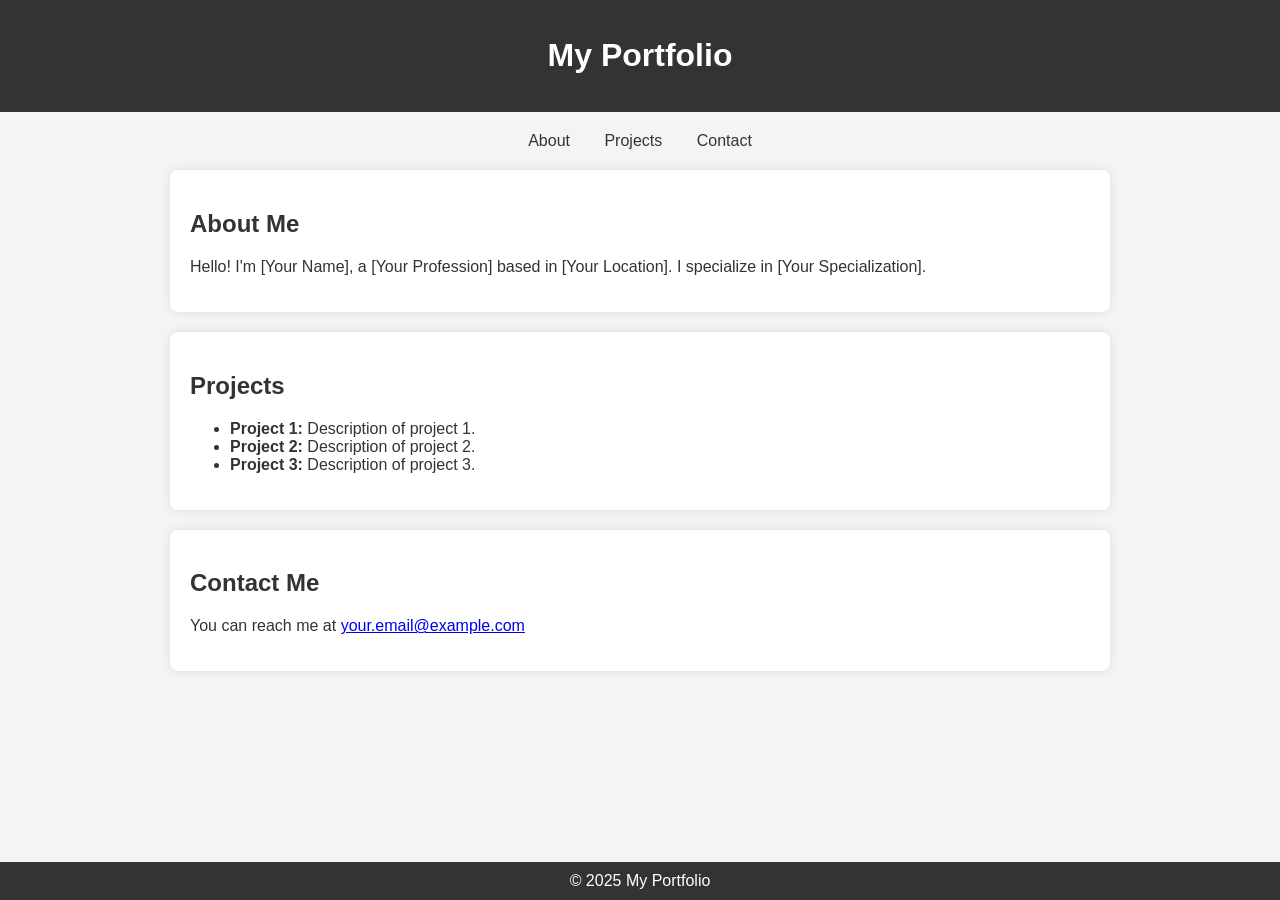
==== index.html @ 88a38b1b "Add files via upload" ====
<!DOCTYPE html>
<html lang="en">
<head>
    <meta charset="UTF-8">
    <meta name="viewport" content="width=device-width, initial-scale=1.0">
    <title>My Portfolio</title>
    <style>
        body {
            font-family: Arial, sans-serif;
            margin: 0;
            padding: 0;
            background-color: #f4f4f4;
            color: #333;
        }
        header {
            background-color: #333;
            color: white;
            padding: 1em 0;
            text-align: center;
        }
        nav {
            text-align: center;
            margin: 20px 0;
        }
        nav a {
            margin: 0 15px;
            text-decoration: none;
            color: #333;
        }
        section {
            max-width: 900px;
            margin: 20px auto;
            padding: 20px;
            background: white;
            border-radius: 8px;
            box-shadow: 0 0 10px rgba(0, 0, 0, 0.1);
        }
        footer {
            text-align: center;
            padding: 10px 0;
            background-color: #333;
            color: white;
            position: fixed;
            bottom: 0;
            width: 100%;
        }
    </style>
</head>
<body>

<header>
    <h1>My Portfolio</h1>
</header>

<nav>
    <a href="#about">About</a>
    <a href="#projects">Projects</a>
    <a href="#contact">Contact</a>
</nav>

<section id="about">
    <h2>About Me</h2>
    <p>Hello! I'm [Your Name], a [Your Profession] based in [Your Location]. I specialize in [Your Specialization].</p>
</section>

<section id="projects">
    <h2>Projects</h2>
    <ul>
        <li><strong>Project 1:</strong> Description of project 1.</li>
        <li><strong>Project 2:</strong> Description of project 2.</li>
        <li><strong>Project 3:</strong> Description of project 3.</li>
    </ul>
</section>

<section id="contact">
    <h2>Contact Me</h2>
    <p>You can reach me at <a href="mailto:your.email@example.com">your.email@example.com</a></p>
</section>

<footer>
    &copy; 2025 My Portfolio
</footer>

</body>
</html>
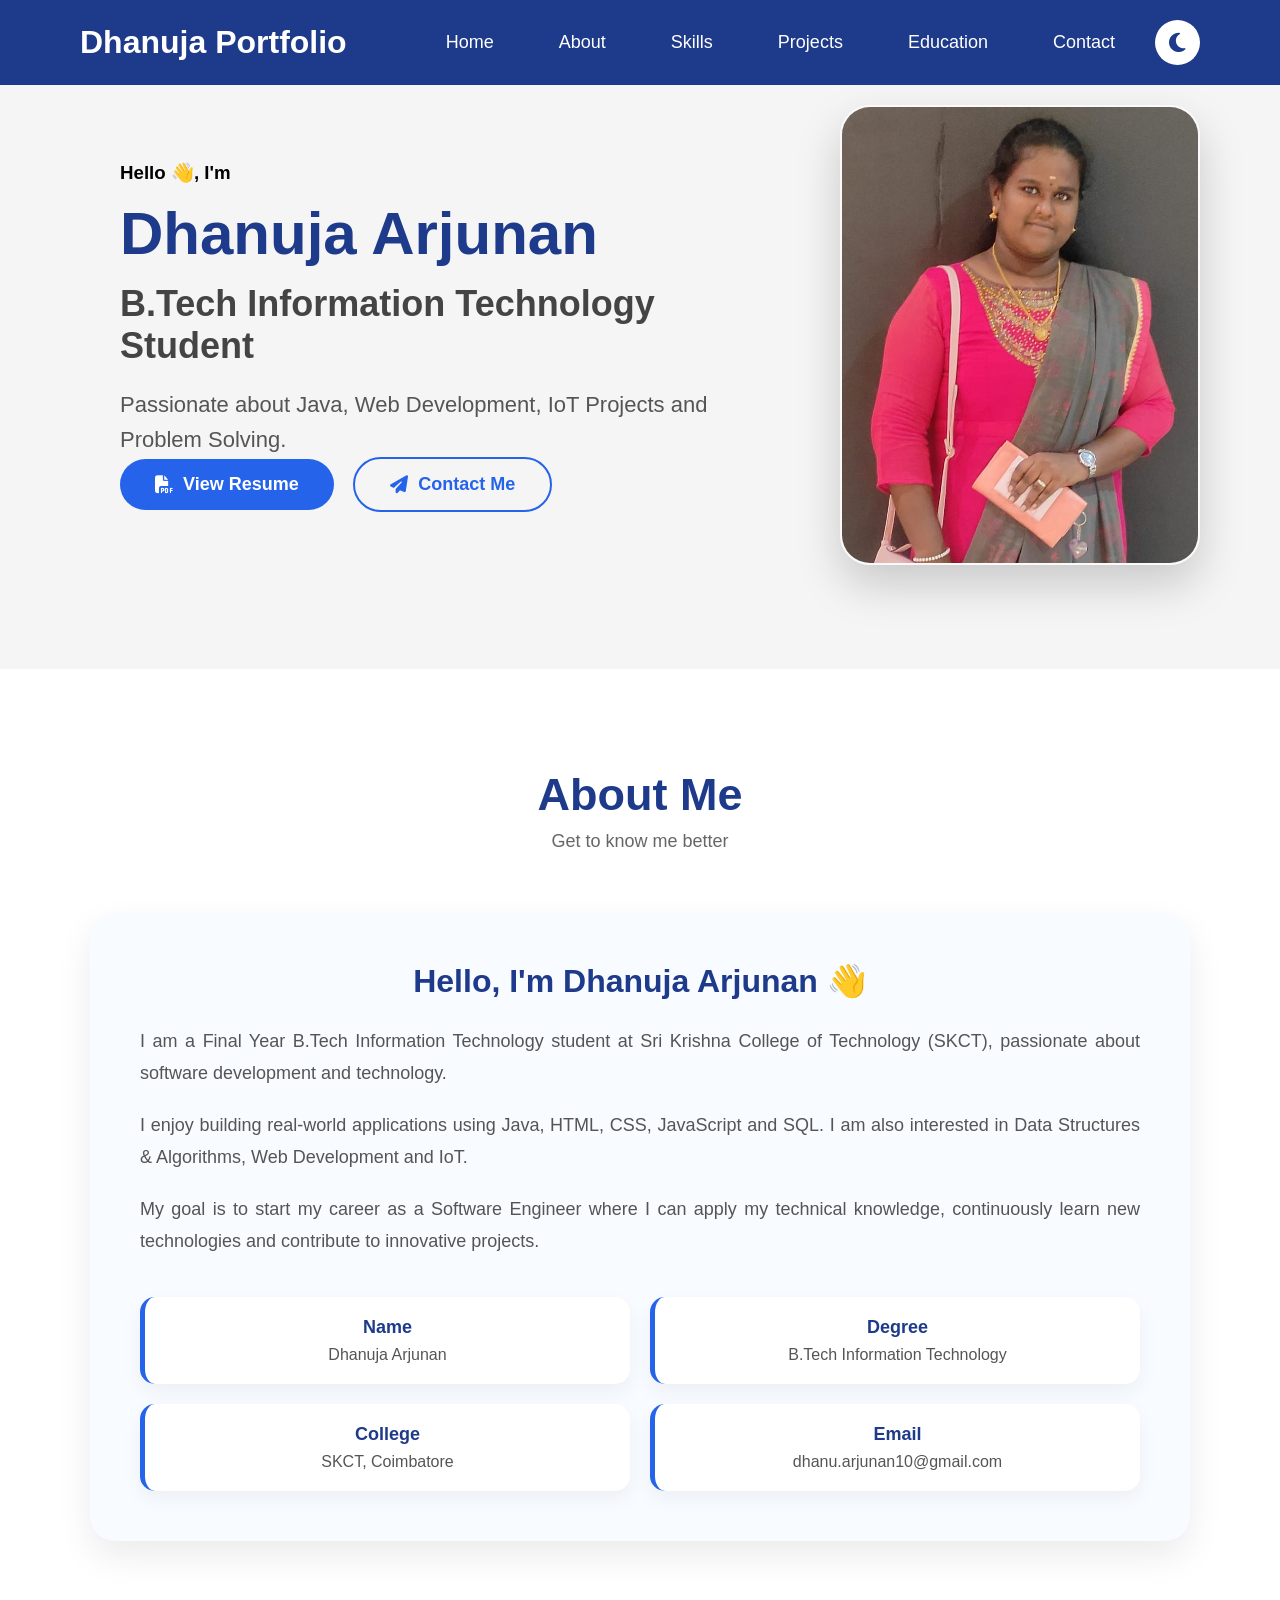
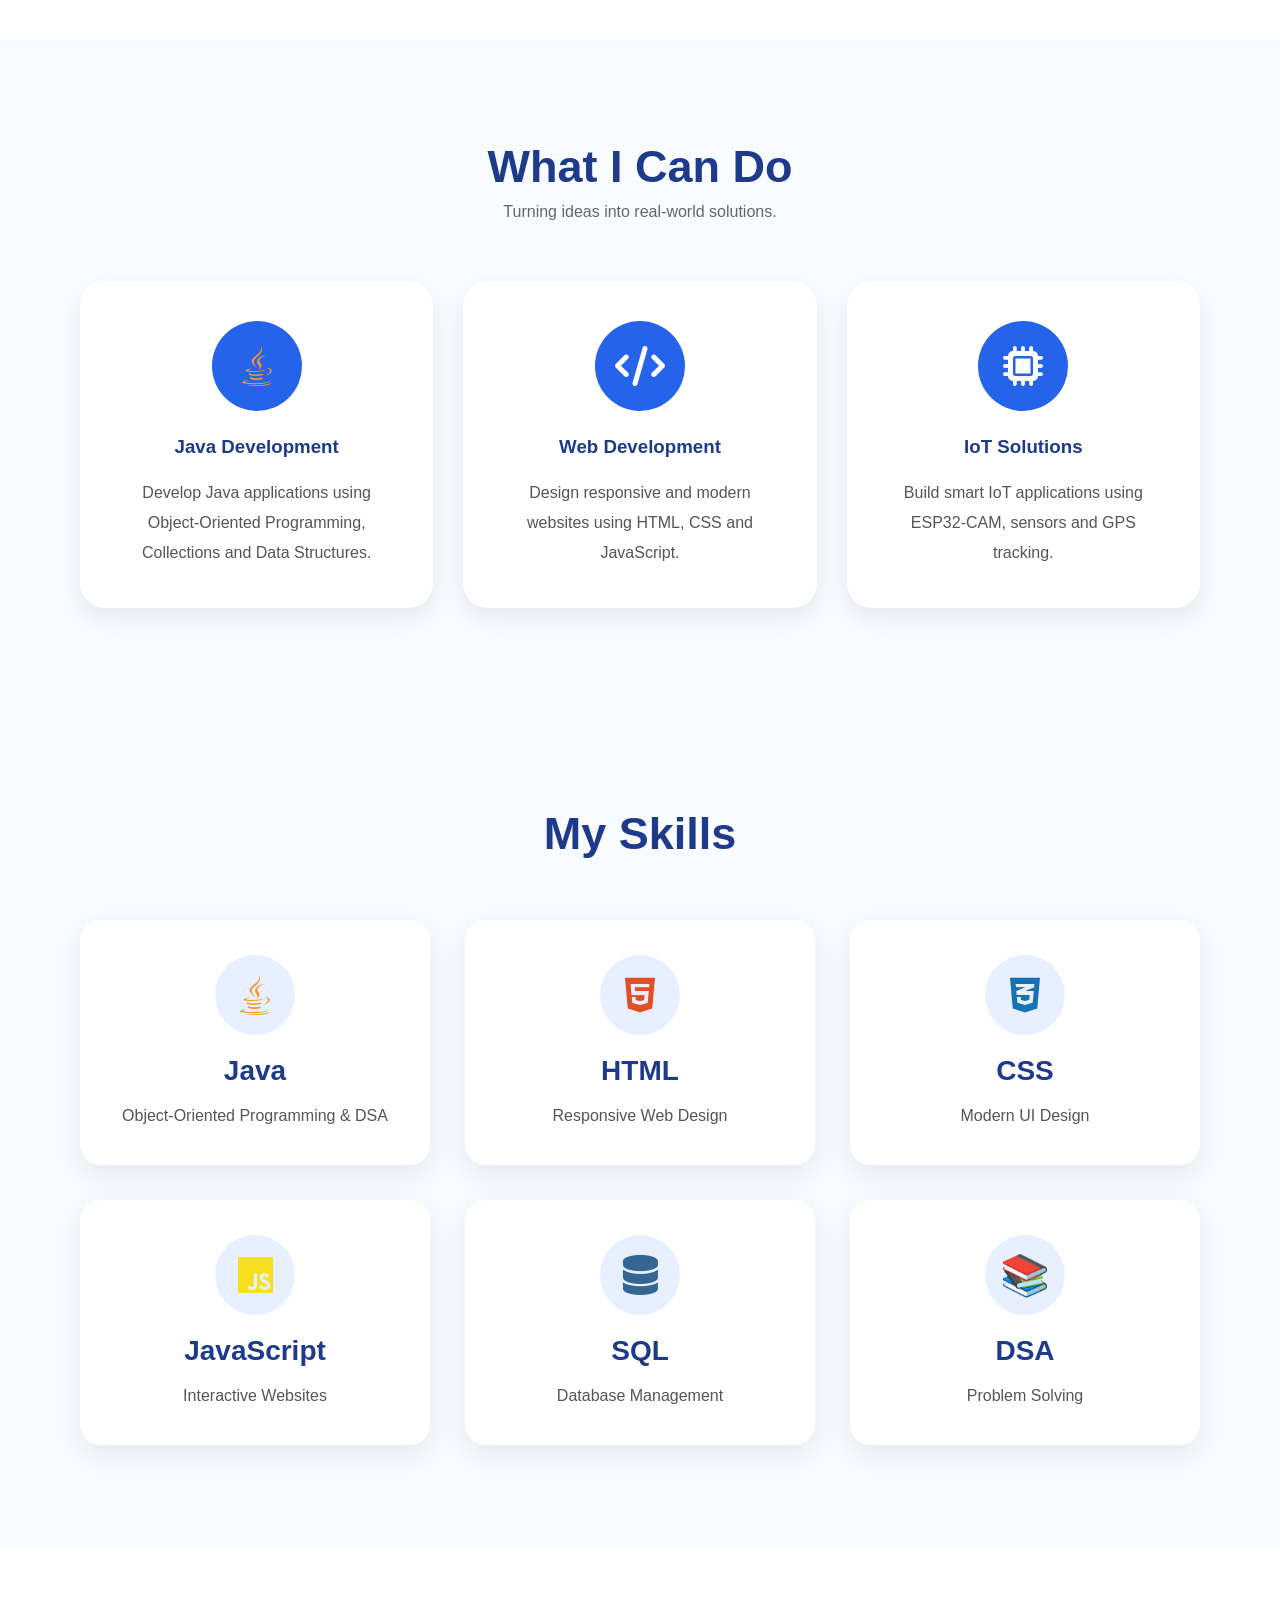
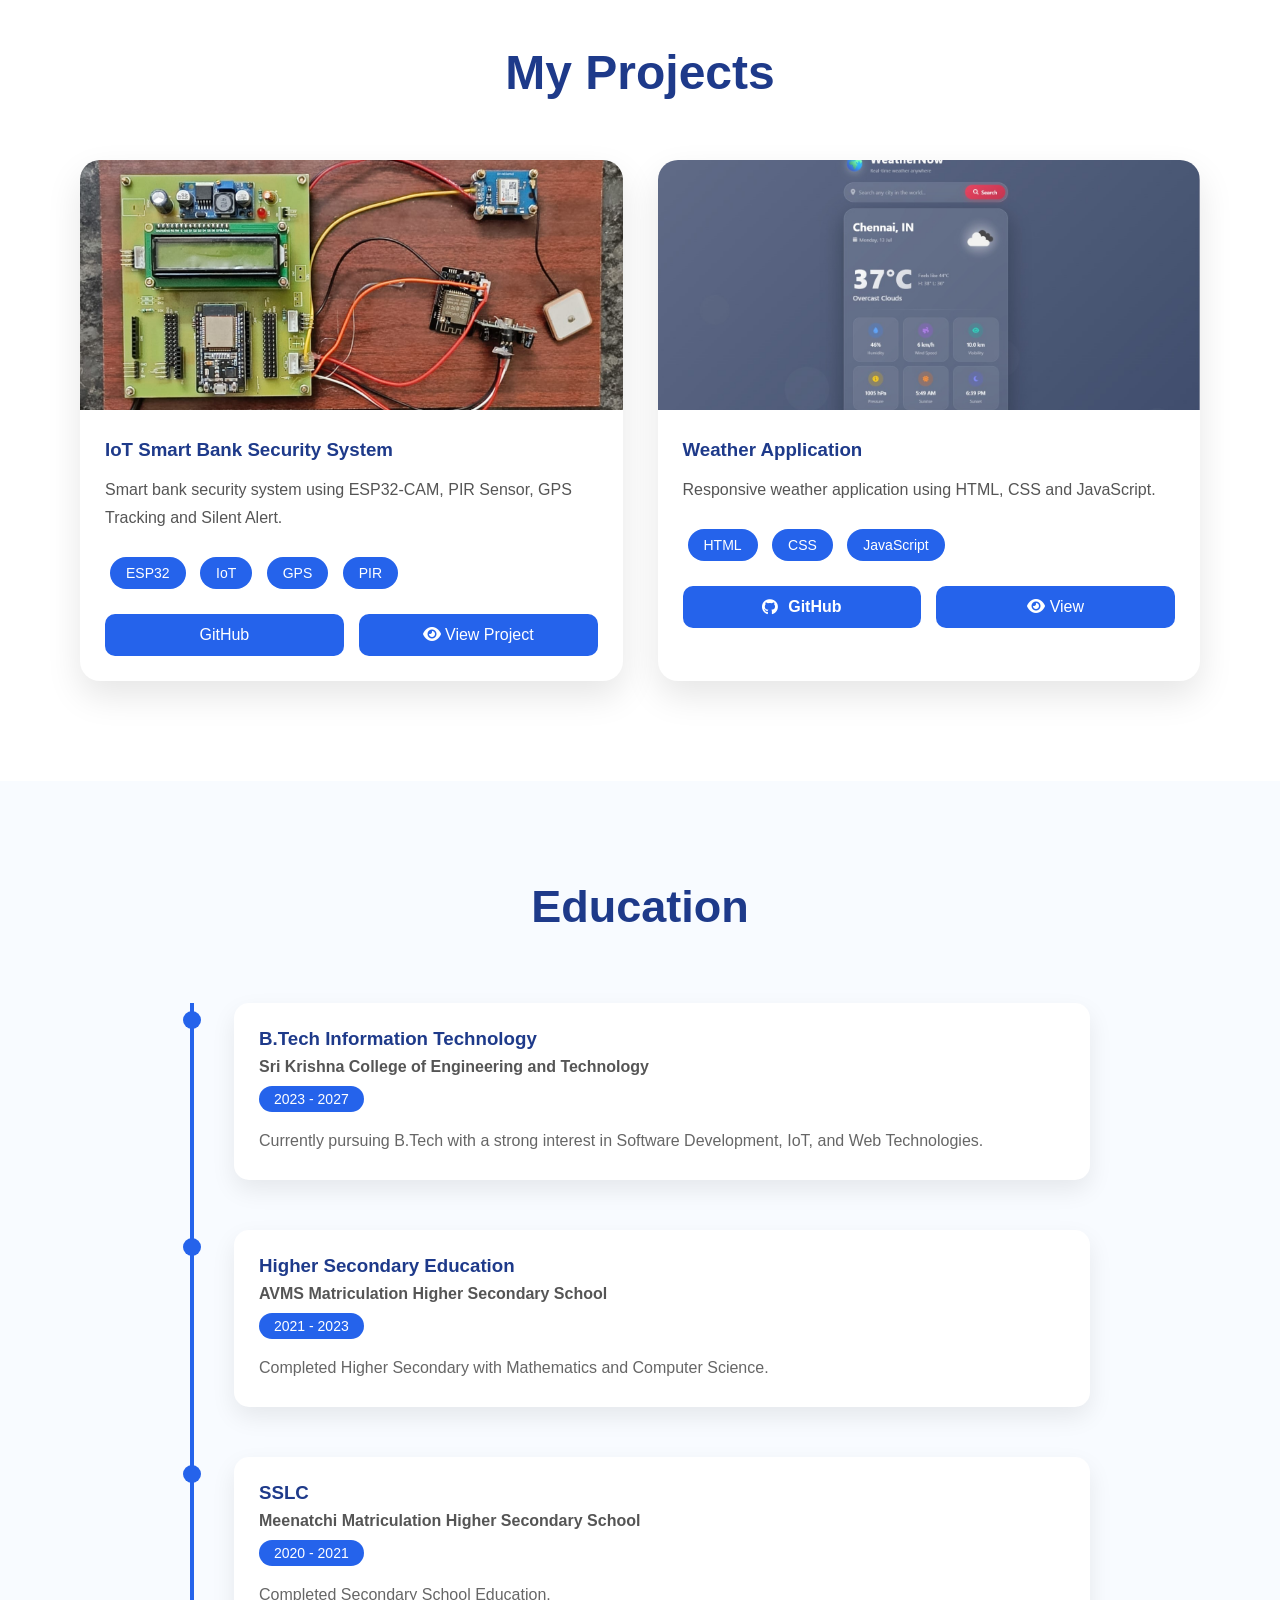
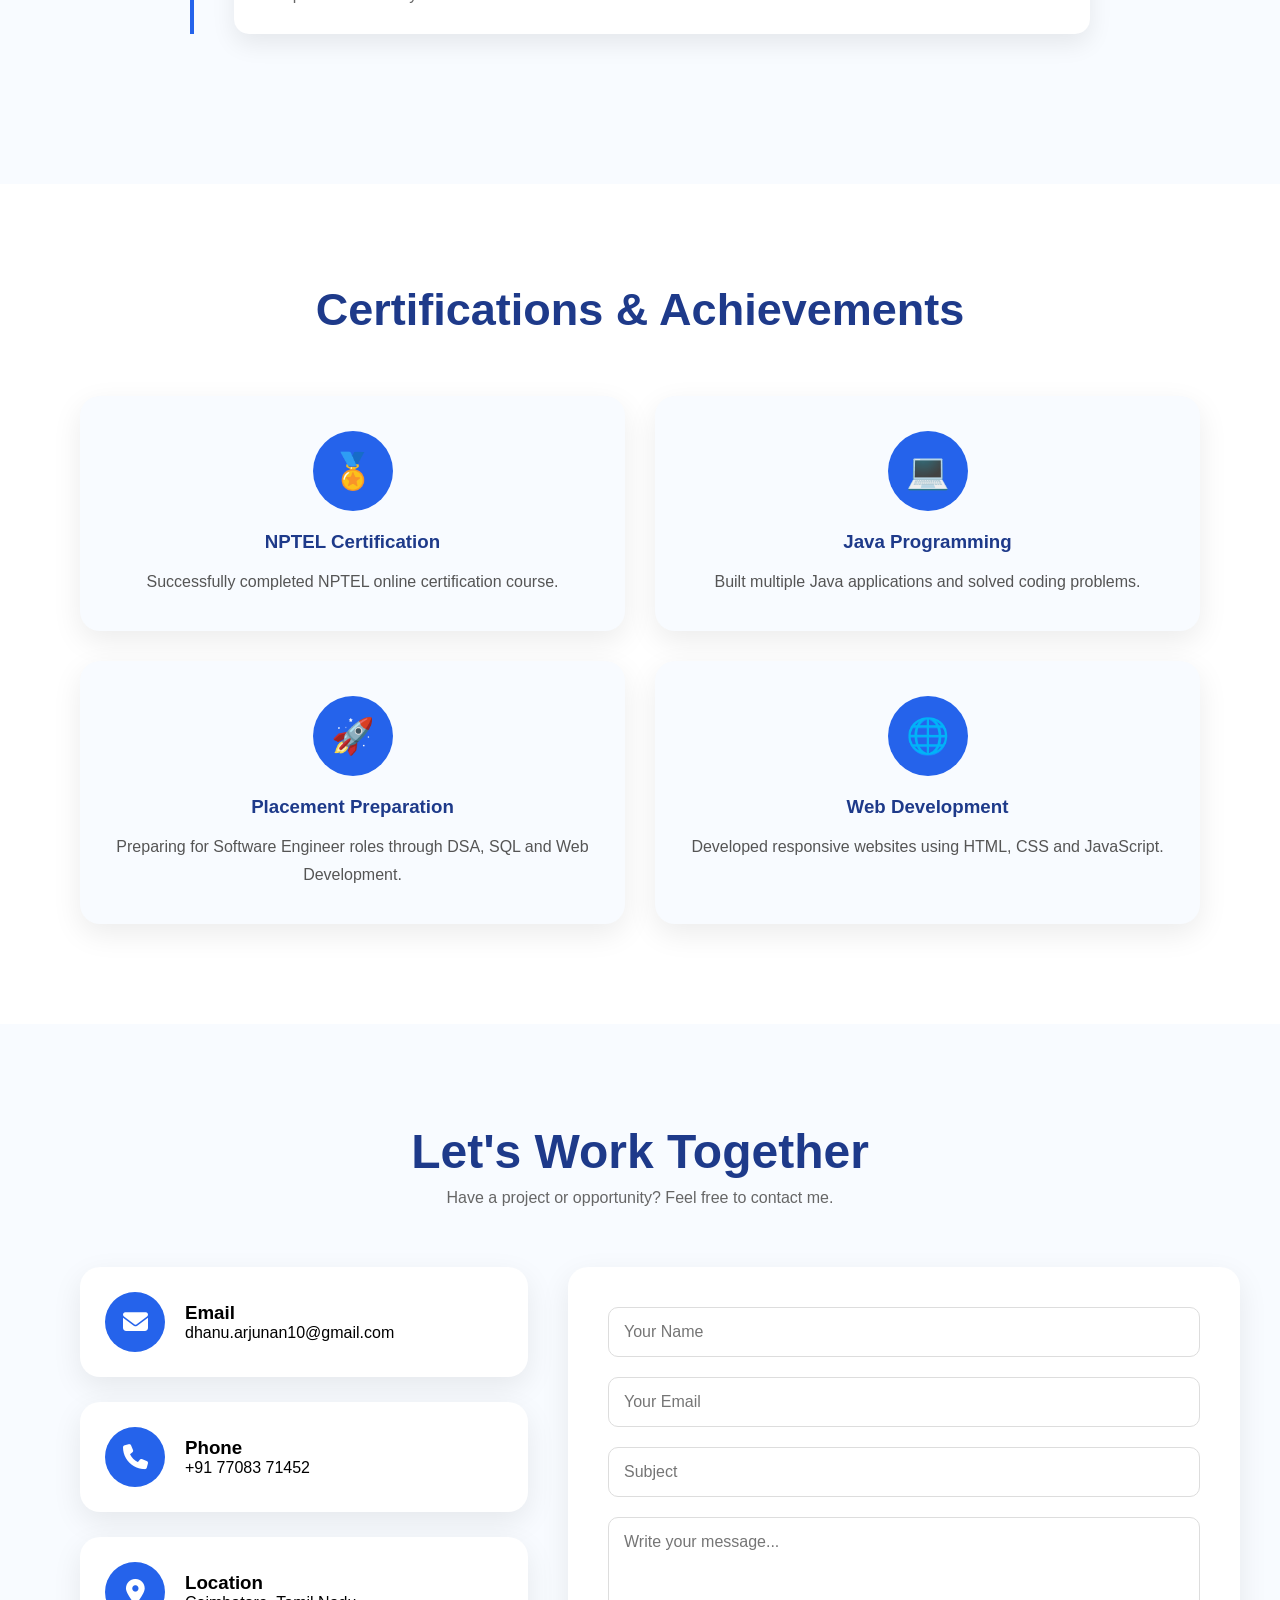
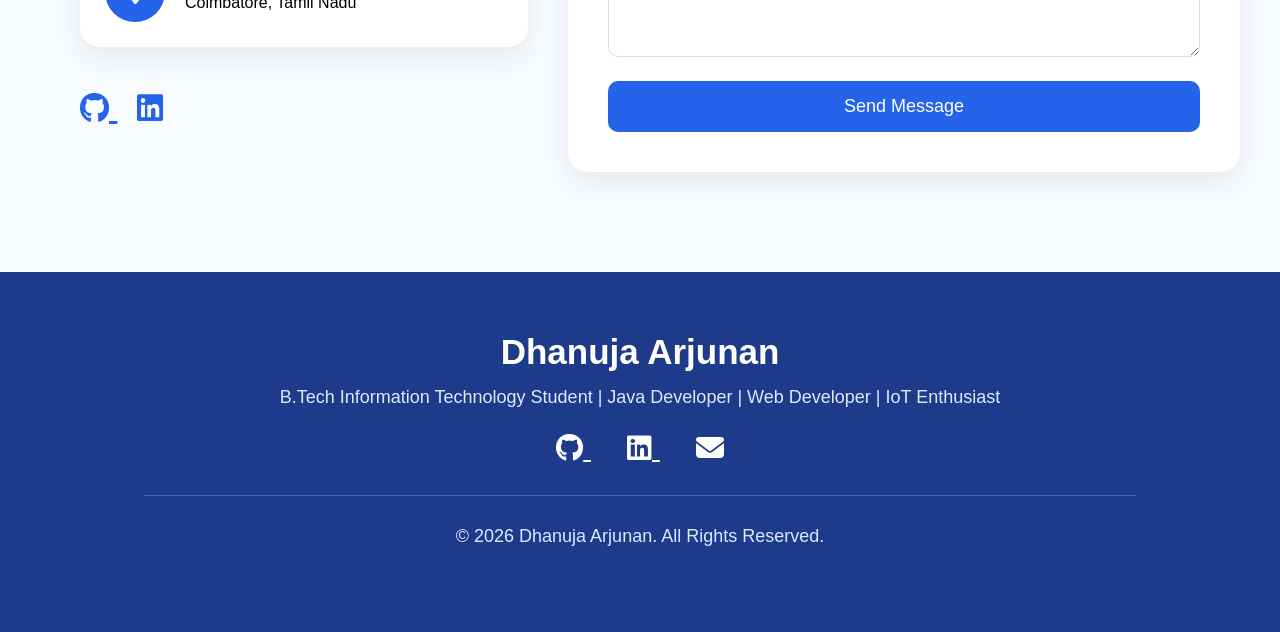
==== commit b3d16239: "Initial Portfolio" ====
--- a/index.html
+++ b/index.html
@@ -1,85 +1,632 @@
-<!DOCTYPE html>
-<html lang="en">
-<head>
-    <meta charset="UTF-8">
-    <meta name="viewport" content="width=device-width, initial-scale=1.0">
-    <title>My Portfolio</title>
-    <style>
-        body {
-            font-family: Arial, sans-serif;
-            margin: 0;
-            padding: 0;
-            background-color: #f4f4f4;
-            color: #333;
-        }
-        header {
-            background-color: #333;
-            color: white;
-            padding: 1em 0;
-            text-align: center;
-        }
-        nav {
-            text-align: center;
-            margin: 20px 0;
-        }
-        nav a {
-            margin: 0 15px;
-            text-decoration: none;
-            color: #333;
-        }
-        section {
-            max-width: 900px;
-            margin: 20px auto;
-            padding: 20px;
-            background: white;
-            border-radius: 8px;
-            box-shadow: 0 0 10px rgba(0, 0, 0, 0.1);
-        }
-        footer {
-            text-align: center;
-            padding: 10px 0;
-            background-color: #333;
-            color: white;
-            position: fixed;
-            bottom: 0;
-            width: 100%;
-        }
-    </style>
-</head>
-<body>
-
-<header>
-    <h1>My Portfolio</h1>
-</header>
-
-<nav>
-    <a href="#about">About</a>
-    <a href="#projects">Projects</a>
-    <a href="#contact">Contact</a>
-</nav>
-
-<section id="about">
-    <h2>About Me</h2>
-    <p>Hello! I'm [Your Name], a [Your Profession] based in [Your Location]. I specialize in [Your Specialization].</p>
-</section>
-
-<section id="projects">
-    <h2>Projects</h2>
-    <ul>
-        <li><strong>Project 1:</strong> Description of project 1.</li>
-        <li><strong>Project 2:</strong> Description of project 2.</li>
-        <li><strong>Project 3:</strong> Description of project 3.</li>
-    </ul>
-</section>
-
-<section id="contact">
-    <h2>Contact Me</h2>
-    <p>You can reach me at <a href="mailto:your.email@example.com">your.email@example.com</a></p>
-</section>
-
-<footer>
-    &copy; 2025 My Portfolio
-</footer>
-
-</body>
-</html>
+<!DOCTYPE html>
+<html lang="en">
+
+<head>
+
+    <meta charset="UTF-8">
+
+    <meta name="viewport" content="width=device-width, initial-scale=1.0">
+
+    <title>Dhanuja Portfolio</title>
+
+    <link rel="stylesheet" href="style.css">
+
+    <link rel="stylesheet"
+    href="https://cdnjs.cloudflare.com/ajax/libs/font-awesome/6.5.2/css/all.min.css">
+
+</head>
+
+<body>
+    <nav>
+
+    <div class="logo">
+        Dhanuja Portfolio
+    </div>
+
+    <ul class="nav-links">
+
+        <li><a href="#home">Home</a></li>
+
+        <li><a href="#about">About</a></li>
+
+        <li><a href="#skills">Skills</a></li>
+
+        <li><a href="#projects">Projects</a></li>
+
+        <li><a href="#education">Education</a></li>
+
+        <li><a href="#contact">Contact</a></li>
+
+    </ul>
+
+    <div class="theme-toggle">
+        <i class="fa-solid fa-moon" id="themeIcon"></i>
+    </div>
+
+    <div class="menu-btn">
+
+        <i class="fa-solid fa-bars"></i>
+
+    </div>
+
+</nav>
+
+     <section id="home" class="hero">
+
+    <div class="hero-text">
+
+        <h3>Hello 👋, I'm</h3>
+
+        <h1>Dhanuja Arjunan</h1>
+
+        <h2>B.Tech Information Technology Student</h2>
+
+        <p>
+            Passionate about Java, Web Development,
+            IoT Projects and Problem Solving.
+        </p>
+        <a href="resume/Dhanuja_Resume.pdf"
+                            target="_blank"
+                                    class="btn">
+
+                 <i class="fa-solid fa-file-pdf"></i>
+
+                View Resume
+
+        </a>
+
+        <a href="#contact" class="btn-contact">
+
+    <i class="fa-solid fa-paper-plane"></i>
+
+    Contact Me
+
+</a>
+
+    </div>
+
+    <div class="hero-image">
+        <img src="images/profile.jpeg" alt="Profile">
+    </div>
+
+</section>
+
+<section id="about" class="about">
+
+    <div class="about-heading">
+        <h2>About Me</h2>
+        <p>Get to know me better</p>
+    </div>
+
+    <div class="about-container">
+
+        <div class="about-content">
+
+            <h3>Hello, I'm Dhanuja Arjunan 👋</h3>
+
+            <p>
+                I am a Final Year B.Tech Information Technology student at
+                Sri Krishna College of Technology (SKCT),
+                passionate about software development and technology.
+            </p>
+
+            <p>
+                I enjoy building real-world applications using Java, HTML,
+                CSS, JavaScript and SQL. I am also interested in
+                Data Structures & Algorithms, Web Development and IoT.
+            </p>
+
+            <p>
+                My goal is to start my career as a Software Engineer where I
+                can apply my technical knowledge, continuously learn new
+                technologies and contribute to innovative projects.
+            </p>
+
+            <div class="about-details">
+
+                <div class="detail-box">
+                    <h4>Name</h4>
+                    <span>Dhanuja Arjunan</span>
+                </div>
+
+                <div class="detail-box">
+                    <h4>Degree</h4>
+                    <span>B.Tech Information Technology</span>
+                </div>
+
+                <div class="detail-box">
+                    <h4>College</h4>
+                    <span>SKCT, Coimbatore</span>
+                </div>
+
+                <div class="detail-box">
+                    <h4>Email</h4>
+                    <span>dhanu.arjunan10@gmail.com</span>
+                </div>
+
+            </div>
+
+        </div>
+
+    </div>
+
+</section>
+<section id="services" class="services">
+
+    <div class="service-title">
+
+        <h2>What I Can Do</h2>
+
+        <p>Turning ideas into real-world solutions.</p>
+
+    </div>
+
+    <div class="service-container">
+
+        <div class="service-card">
+
+            <div class="service-icon">
+                <i class="fa-brands fa-java"></i>
+            </div>
+
+            <h3>Java Development</h3>
+
+            <p>
+                Develop Java applications using Object-Oriented Programming,
+                Collections and Data Structures.
+            </p>
+
+        </div>
+
+        <div class="service-card">
+
+            <div class="service-icon">
+                <i class="fa-solid fa-code"></i>
+            </div>
+
+            <h3>Web Development</h3>
+
+            <p>
+                Design responsive and modern websites
+                using HTML, CSS and JavaScript.
+            </p>
+
+        </div>
+
+        <div class="service-card">
+
+            <div class="service-icon">
+                <i class="fa-solid fa-microchip"></i>
+            </div>
+
+            <h3>IoT Solutions</h3>
+
+            <p>
+                Build smart IoT applications using
+                ESP32-CAM, sensors and GPS tracking.
+            </p>
+
+        </div>
+
+    </div>
+
+</section>
+<section id="skills" class="skills">
+
+    <h2>My Skills</h2>
+
+    <div class="skills-container">
+
+        <div class="skill-card">
+            <div class="icon">
+                <i class="fa-brands fa-java"></i>
+            </div>
+            <h3>Java</h3>
+            <p>Object-Oriented Programming & DSA</p>
+        </div>
+
+        <div class="skill-card">
+            <div class="icon">
+                <i class="fa-brands fa-html5"></i>
+            </div>
+            <h3>HTML</h3>
+            <p>Responsive Web Design</p>
+        </div>
+
+        <div class="skill-card">
+            <div class="icon">
+                <i class="fa-brands fa-css3-alt"></i>
+            </div>
+            <h3>CSS</h3>
+            <p>Modern UI Design</p>
+        </div>
+
+        <div class="skill-card">
+            <div class="icon">
+                <i class="fa-brands fa-js"></i>
+            </div>
+            <h3>JavaScript</h3>
+            <p>Interactive Websites</p>
+        </div>
+
+        <div class="skill-card">
+            <div class="icon">
+                <i class="fa-solid fa-database"></i>
+            </div>
+            <h3>SQL</h3>
+            <p>Database Management</p>
+        </div>
+
+        <div class="skill-card">
+            <div class="icon">📚</div>
+            <h3>DSA</h3>
+            <p>Problem Solving</p>
+        </div>
+
+    </div>
+
+</section>
+<section id="projects" class="projects">
+
+    <h2>My Projects</h2>
+
+    <div class="project-container">
+
+        <!-- Project 1 -->
+
+        <div class="project-card">
+
+            <img src="project-images/bank.jpeg" alt="Bank Project">
+
+            <div class="project-content">
+
+                <h3>IoT Smart Bank Security System</h3>
+
+                <p>
+                    Smart bank security system using ESP32-CAM,
+                    PIR Sensor, GPS Tracking and Silent Alert.
+                </p>
+
+                <div class="tech">
+
+                    <span>ESP32</span>
+
+                    <span>IoT</span>
+
+                    <span>GPS</span>
+
+                    <span>PIR</span>
+
+                </div>
+
+                <div class="project-buttons">
+
+                    <a href="#">GitHub</a>
+
+                    <a href="bank-project.html" class="view-btn">
+
+    <i class="fa-solid fa-eye"></i>
+
+    View Project
+
+</a>
+
+                </div>
+
+            </div>
+
+        </div>
+
+        <!-- Project 2 -->
+
+        <div class="project-card">
+
+            <img src="project-images/weather.jpeg" alt="Weather">
+
+            <div class="project-content">
+
+                <h3>Weather Application</h3>
+
+                <p>
+                    Responsive weather application using
+                    HTML, CSS and JavaScript.
+                </p>
+
+                <div class="tech">
+
+                    <span>HTML</span>
+
+                    <span>CSS</span>
+
+                    <span>JavaScript</span>
+
+                </div>
+
+                <div class="project-buttons">
+
+                    
+                    <a href="https://github.com/dhanuja1003/weather-app "
+   target="_blank"
+   class="github-btn">
+
+    <i class="fa-brands fa-github"></i>
+
+    GitHub
+
+</a>
+
+                    <a href="weather-app/index.html"
+   class="view-btn">
+
+    <i class="fa-solid fa-eye"></i>
+
+    View
+
+</a>
+
+                </div>
+
+            </div>
+
+        </div>
+
+    </div>
+
+</section>
+<section id="education" class="education">
+
+    <h2>Education</h2>
+
+    <div class="timeline">
+
+        <div class="timeline-item">
+
+            <div class="circle"></div>
+
+            <div class="content">
+
+                <h3>B.Tech Information Technology</h3>
+
+                <h4>Sri Krishna College of Engineering and Technology</h4>
+
+                <span>2023 - 2027</span>
+
+                <p>Currently pursuing B.Tech with a strong interest in Software Development, IoT, and Web Technologies.</p>
+
+            </div>
+
+        </div>
+
+        <div class="timeline-item">
+
+            <div class="circle"></div>
+
+            <div class="content">
+
+                <h3>Higher Secondary Education</h3>
+
+                <h4>AVMS Matriculation Higher Secondary School</h4>
+
+                <span>2021 - 2023</span>
+
+                <p>Completed Higher Secondary with Mathematics and Computer Science.</p>
+
+            </div>
+
+        </div>
+
+        <div class="timeline-item">
+
+            <div class="circle"></div>
+
+            <div class="content">
+
+                <h3>SSLC</h3>
+
+                <h4>Meenatchi Matriculation Higher Secondary School</h4>
+
+                <span>2020 - 2021</span>
+
+                <p>Completed Secondary School Education.</p>
+
+            </div>
+
+        </div>
+
+    </div>
+
+</section>
+<section class="certifications">
+
+    <h2>Certifications & Achievements</h2>
+
+    <div class="certificate-container">
+
+        <div class="certificate-card">
+
+            <div class="certificate-icon">🏅</div>
+
+            <h3>NPTEL Certification</h3>
+
+            <p>
+                Successfully completed NPTEL online certification course.
+            </p>
+
+        </div>
+
+        <div class="certificate-card">
+
+            <div class="certificate-icon">💻</div>
+
+            <h3>Java Programming</h3>
+
+            <p>
+                Built multiple Java applications and solved coding problems.
+            </p>
+
+        </div>
+
+        <div class="certificate-card">
+
+            <div class="certificate-icon">🚀</div>
+
+            <h3>Placement Preparation</h3>
+
+            <p>
+                Preparing for Software Engineer roles through DSA, SQL and Web Development.
+            </p>
+
+        </div>
+
+        <div class="certificate-card">
+
+            <div class="certificate-icon">🌐</div>
+
+            <h3>Web Development</h3>
+
+            <p>
+                Developed responsive websites using HTML, CSS and JavaScript.
+            </p>
+
+        </div>
+
+    </div>
+
+</section>
+<section id="contact" class="contact">
+
+    <div class="contact-title">
+
+        <h2>Let's Work Together</h2>
+
+        <p>
+            Have a project or opportunity? Feel free to contact me.
+        </p>
+
+    </div>
+
+    <div class="contact-container">
+
+        <!-- Left Side -->
+
+        <div class="contact-info">
+
+            <div class="info-card">
+
+                <i class="fa-solid fa-envelope"></i>
+
+                <div>
+
+                    <h3>Email</h3>
+
+                    <p>dhanu.arjunan10@gmail.com</p>
+
+                </div>
+
+            </div>
+
+            <div class="info-card">
+
+                <i class="fa-solid fa-phone"></i>
+
+                <div>
+
+                    <h3>Phone</h3>
+
+                    <p>+91 77083 71452</p>
+
+                </div>
+
+            </div>
+
+            <div class="info-card">
+
+                <i class="fa-solid fa-location-dot"></i>
+
+                <div>
+
+                    <h3>Location</h3>
+
+                    <p>Coimbatore, Tamil Nadu</p>
+
+                </div>
+
+            </div>
+
+            <div class="social-icons">
+
+                <a href="https://github.com/dhanuja1003">
+                    <i class="fa-brands fa-github"></i>
+                </a>
+
+                <a href="https://www.linkedin.com/in/dhanuja-arjunan-2297b8290">
+                    <i class="fa-brands fa-linkedin"></i>
+                </a>
+
+            </div>
+
+        </div>
+
+        <!-- Right Side -->
+
+        <form class="contact-form">
+
+            <input type="text" placeholder="Your Name">
+
+            <input type="email" placeholder="Your Email">
+
+            <input type="text" placeholder="Subject">
+
+            <textarea rows="6" placeholder="Write your message..."></textarea>
+
+            <button>Send Message</button>
+
+        </form>
+
+    </div>
+
+</section>
+<footer>
+
+    <div class="footer-content">
+
+        <h2>Dhanuja Arjunan</h2>
+
+        <p>
+            B.Tech Information Technology Student |
+            Java Developer | Web Developer | IoT Enthusiast
+        </p>
+
+        <div class="footer-icons">
+
+            <a href="https://github.com/dhanuja1003" target="_blank">
+                <i class="fa-brands fa-github"></i>
+            </a>
+
+            <a href="https://www.linkedin.com/in/dhanuja-arjunan-2297b8290" target="_blank">
+                <i class="fa-brands fa-linkedin"></i>
+            </a>
+
+            <a href="mailto:dhanu.arjunan10@gmail.com">
+                <i class="fa-solid fa-envelope"></i>
+            </a>
+
+        </div>
+
+        <hr>
+
+        <p class="copyright">
+
+            © 2026 Dhanuja Arjunan. All Rights Reserved.
+
+        </p>
+
+    </div>
+
+</footer>
+
+    <script src="script.js"></script>
+
+</body>
+
+</html>
--- a/style.css
+++ b/style.css
@@ -0,0 +1,1847 @@
+*{
+    margin:0;
+    padding:0;
+    box-sizing:border-box;
+    font-family:Arial, sans-serif;
+}
+
+body{
+    background:#f5f5f5;
+}
+body{
+
+    padding-top:5px;
+
+}
+
+
+.theme-toggle{
+
+    cursor:pointer;
+
+    font-size:24px;
+
+    color:white;
+
+    transition:.3s;
+
+}
+
+.theme-toggle:hover{
+
+    transform:rotate(20deg);
+
+}
+nav{
+
+    position:fixed;
+
+    top:0;
+
+    left:0;
+
+    width:100%;
+
+    display:flex;
+
+    justify-content:space-between;
+
+    align-items:center;
+
+    padding:20px 80px;
+
+    background:#1e3a8a;
+
+    color:white;
+
+    z-index:1000;
+
+}
+nav ul{
+
+    display:flex;
+
+    list-style:none;
+
+    gap:35px;
+
+    margin-left:auto;
+
+    margin-right:40px;
+
+}
+.theme-toggle{
+
+    width:45px;
+
+    height:45px;
+
+    display:flex;
+
+    justify-content:center;
+
+    align-items:center;
+
+    border-radius:50%;
+
+    background:white;
+
+    color:#1e3a8a;
+
+    cursor:pointer;
+
+    font-size:22px;
+
+    transition:.3s;
+
+}
+
+.theme-toggle:hover{
+
+    transform:scale(1.1);
+
+}
+/*========== DARK MODE ==========*/
+
+body.dark{
+    background:#0f172a;
+    color:#fff;
+}
+
+/* Navigation */
+
+body.dark nav{
+    background:#020617;
+}
+
+/* All Sections */
+
+body.dark section,
+body.dark footer{
+    background:#0f172a !important;
+}
+
+/* Cards */
+
+body.dark .about-content,
+body.dark .detail-box,
+body.dark .service-card,
+body.dark .skill-card,
+body.dark .project-card,
+body.dark .content,
+body.dark .certificate-card,
+body.dark .info-card,
+body.dark .contact-form{
+
+    background:#1e293b !important;
+
+    color:white;
+}
+
+/* Text */
+
+body.dark h1,
+body.dark h2,
+body.dark h3,
+body.dark h4{
+
+    color:#60a5fa !important;
+
+}
+
+body.dark p,
+body.dark span,
+body.dark li,
+body.dark a{
+
+    color:#e5e7eb;
+
+}
+
+/* Inputs */
+
+body.dark input,
+body.dark textarea{
+
+    background:#334155;
+
+    color:white;
+
+    border:1px solid #475569;
+
+}
+
+body.dark input::placeholder,
+body.dark textarea::placeholder{
+
+    color:#cbd5e1;
+
+}
+body.dark .icon{
+
+    background:white;
+
+}
+
+body.dark .icon i{
+
+    color:#2563eb;
+
+}
+
+.logo{
+    font-size:28px;
+    font-weight:bold;
+}
+
+
+nav ul{
+    list-style:none;
+    display:flex;
+}
+
+
+nav ul li{
+    margin-left:30px;
+}
+
+nav ul li a{
+    color:white;
+    text-decoration:none;
+    font-size:18px;
+}
+
+nav ul li a:hover{
+    color:yellow;
+}
+nav ul li a{
+
+    color:white;
+
+    text-decoration:none;
+
+    font-size:18px;
+
+    font-weight:500;
+
+    position:relative;
+
+    transition:.3s;
+
+}
+
+nav ul li a::after{
+
+    content:"";
+
+    position:absolute;
+
+    left:0;
+
+    bottom:-6px;
+
+    width:0;
+
+    height:3px;
+
+    background:white;
+
+    border-radius:10px;
+
+    transition:.3s;
+
+}
+
+nav ul li a:hover::after{
+
+    width:100%;
+
+}
+/*=========== ACTIVE NAV LINK ===========*/
+
+.nav-links li a{
+
+    position:relative;
+
+    transition:.3s;
+
+}
+
+.nav-links li a.active{
+
+    color:#60a5fa;
+
+}
+
+.nav-links li a.active::after{
+
+    content:"";
+
+    position:absolute;
+
+    left:0;
+
+    bottom:-6px;
+
+    width:100%;
+
+    height:3px;
+
+    background:#60a5fa;
+
+    border-radius:10px;
+
+}
+
+.about{
+    padding:70px 80px;
+    background:white;
+    text-align:center;
+}
+
+.about h2{
+    font-size:40px;
+    color:#1e3a8a;
+    margin-bottom:30px;
+}
+
+.about-card{
+
+    max-width:900px;
+
+    margin:auto;
+
+    background:#f8f9fa;
+
+    padding:40px;
+
+    border-radius:15px;
+
+    box-shadow:0 5px 15px rgba(0,0,0,0.1);
+
+}
+
+.about-card p{
+
+    font-size:20px;
+
+    line-height:35px;
+
+    color:#444;
+
+    margin-bottom:20px;
+
+}
+.hero-image img{
+
+    width:360px;
+    height:460px;
+
+    object-fit:cover;
+    object-position:center top;
+
+    border-radius:30px;
+
+    border:2px solid rgba(255, 255, 255, 0.5);
+
+    box-shadow:
+    0 20px 45px rgba(0,0,0,.18);
+
+    transition:.4s;
+}
+
+.hero-image img:hover{
+
+    transform:scale(1.03);
+
+    box-shadow:
+    0 30px 60px rgba(37,99,235,.30);
+
+}
+.hero{
+
+    display:flex;
+
+    justify-content:space-between;
+
+    align-items:center;
+
+    padding:100px 80px;
+
+}
+.hero-text{
+    width:55%;
+    margin-left:40px;
+}
+.hero-text button{
+
+    margin-top:35px;
+    margin-right:15px;
+
+    padding:14px 30px;
+
+    font-size:18px;
+
+    border:none;
+
+    border-radius:10px;
+
+    background:#2563eb;
+
+    color:white;
+
+    cursor:pointer;
+
+    transition:0.3s;
+}
+
+.hero-text button:hover{
+
+    background:#1d4ed8;
+
+    transform:translateY(-3px);
+
+}
+.hero-text h1{
+    font-size:60px;
+    color:#1e3a8a;
+    margin:15px 0;
+}
+.hero-text h2{
+    font-size:36px;
+    color:#444;
+    margin-bottom:20px;
+}
+.hero-text p{
+    font-size:22px;
+    line-height:35px;
+    color:#555;
+}
+.about{
+
+    padding:100px 80px;
+
+    background:#ffffff;
+
+}
+
+.about-heading{
+
+    text-align:center;
+
+    margin-bottom:60px;
+
+}
+
+.about-heading h2{
+
+    font-size:45px;
+
+    color:#1e3a8a;
+
+    margin-bottom:10px;
+
+}
+
+.about-heading p{
+
+    color:#666;
+
+    font-size:18px;
+
+}
+
+.about-container{
+
+    max-width:1100px;
+
+    margin:auto;
+
+}
+
+.about-content{
+
+    background:#f8fbff;
+
+    padding:50px;
+
+    border-radius:25px;
+
+    box-shadow:0 15px 35px rgba(0,0,0,0.08);
+
+}
+
+.about-content h3{
+
+    font-size:32px;
+
+    color:#1e3a8a;
+
+    margin-bottom:25px;
+
+}
+
+.about-content p{
+
+    font-size:18px;
+
+    color:#555;
+
+    line-height:32px;
+
+    margin-bottom:20px;
+
+    text-align:justify;
+
+}
+
+.about-details{
+
+    margin-top:40px;
+
+    display:grid;
+
+    grid-template-columns:repeat(2,1fr);
+
+    gap:20px;
+
+}
+
+.detail-box{
+
+    background:white;
+
+    padding:20px;
+
+    border-radius:15px;
+
+    border-left:5px solid #2563eb;
+
+    box-shadow:0 8px 20px rgba(0,0,0,0.05);
+
+    transition:.3s;
+
+}
+
+.detail-box:hover{
+
+    transform:translateY(-6px);
+
+    box-shadow:0 12px 25px rgba(37,99,235,0.20);
+
+}
+
+.detail-box h4{
+
+    color:#1e3a8a;
+
+    margin-bottom:8px;
+
+    font-size:18px;
+
+}
+
+.detail-box span{
+
+    color:#555;
+
+    font-size:16px;
+
+}
+/*================== SERVICES ==================*/
+
+.services{
+
+    padding:100px 80px;
+
+    background:#f8fbff;
+
+}
+
+.service-title{
+
+    text-align:center;
+
+    margin-bottom:60px;
+
+}
+
+.service-title h2{
+
+    font-size:45px;
+
+    color:#1e3a8a;
+
+}
+
+.service-title p{
+
+    color:#666;
+
+    margin-top:10px;
+
+}
+
+.service-container{
+
+    display:grid;
+
+    grid-template-columns:repeat(3,1fr);
+
+    gap:30px;
+
+}
+
+.service-card{
+
+    background:white;
+
+    padding:40px;
+
+    border-radius:25px;
+
+    text-align:center;
+
+    box-shadow:0 10px 25px rgba(0,0,0,.08);
+
+    transition:.4s;
+
+    position:relative;
+
+    overflow:hidden;
+
+}
+
+.service-card::before{
+
+    content:"";
+
+    position:absolute;
+
+    top:0;
+
+    left:-100%;
+
+    width:100%;
+
+    height:5px;
+
+    background:#2563eb;
+
+    transition:.4s;
+
+}
+
+.service-card:hover::before{
+
+    left:0;
+
+}
+
+.service-card:hover{
+
+    transform:translateY(-10px);
+
+    box-shadow:0 20px 40px rgba(37,99,235,.20);
+
+}
+.service-icon{
+
+    width:90px;
+
+    height:90px;
+
+    margin:auto;
+
+    border-radius:50%;
+
+    background:#2563eb;
+
+    color:white;
+
+    display:flex;
+
+    justify-content:center;
+
+    align-items:center;
+
+    font-size:40px;
+
+    margin-bottom:25px;
+
+    transition:.4s;
+
+}
+
+.service-card:hover .service-icon{
+
+    transform:rotate(360deg);
+
+    background:#1d4ed8;
+
+}
+
+.service-card h3{
+
+    color:#1e3a8a;
+
+    margin-bottom:20px;
+
+}
+
+.service-card p{
+
+    color:#555;
+
+    line-height:30px;
+
+}
+.skills{
+
+    padding:100px 80px;
+
+    background:#f8fbff;
+
+}
+
+.skills h2{
+
+    text-align:center;
+
+    font-size:45px;
+
+    color:#1e3a8a;
+
+    margin-bottom:60px;
+
+}
+
+.skills-container{
+
+    display:grid;
+
+    grid-template-columns:repeat(3,1fr);
+
+    gap:35px;
+
+}
+
+.skill-card{
+
+    background:white;
+
+    padding:35px;
+
+    border-radius:20px;
+
+    text-align:center;
+
+    box-shadow:0 10px 30px rgba(0,0,0,.08);
+
+    transition:.4s;
+
+    cursor:pointer;
+
+}
+
+.skill-card:hover{
+
+    transform:translateY(-12px);
+
+    box-shadow:0 20px 40px rgba(37,99,235,.25);
+
+}
+
+.icon{
+
+    width:80px;
+
+    height:80px;
+
+    margin:auto;
+
+    border-radius:50%;
+
+    background:#e8f0ff;
+
+    display:flex;
+
+    justify-content:center;
+
+    align-items:center;
+
+    font-size:40px;
+
+    margin-bottom:20px;
+
+}
+.fa-java{
+    color:#f89820;
+}
+
+.fa-html5{
+    color:#e34f26;
+}
+
+.fa-css3-alt{
+    color:#1572b6;
+}
+
+.fa-js{
+    color:#f7df1e;
+}
+
+.fa-database{
+    color:#336791;
+}
+
+
+.logo{
+
+    font-size:32px;
+
+    font-weight:bold;
+
+    cursor:pointer;
+
+    transition:.3s;
+
+}
+
+.logo:hover{
+
+    transform:scale(1.05);
+
+}
+.skill-card h3{
+
+    color:#1e3a8a;
+
+    margin-bottom:15px;
+
+    font-size:28px;
+
+}
+
+.skill-card p{
+
+    color:#555;
+
+    line-height:28px;
+
+}
+.projects{
+
+    padding:100px 80px;
+
+    background:#ffffff;
+
+}
+
+.projects h2{
+
+    text-align:center;
+
+    font-size:48px;
+
+    color:#1e3a8a;
+
+    margin-bottom:60px;
+
+}
+
+.project-container{
+
+    display:grid;
+
+    grid-template-columns:repeat(2,1fr);
+
+    gap:35px;
+
+}
+
+.project-card{
+
+    background:white;
+
+    border-radius:20px;
+
+    overflow:hidden;
+
+    box-shadow:0 15px 35px rgba(0,0,0,.10);
+
+    transition:.4s;
+
+}
+
+.project-card:hover{
+
+    transform:translateY(-12px);
+
+}
+
+.project-card img{
+
+    width:100%;
+
+    height:250px;
+
+    object-fit:cover;
+
+}
+
+.project-content{
+
+    padding:25px;
+
+}
+
+.project-content h3{
+
+    color:#1e3a8a;
+
+    margin-bottom:15px;
+
+}
+
+.project-content p{
+
+    line-height:28px;
+
+    color:#555;
+
+}
+
+.tech{
+
+    margin:20px 0;
+
+}
+
+.tech span{
+
+    display:inline-block;
+
+    background:#2563eb;
+
+    color:white;
+
+    padding:8px 16px;
+
+    border-radius:30px;
+
+    margin:5px;
+
+    font-size:14px;
+
+}
+
+.project-buttons{
+
+    display:flex;
+
+    gap:15px;
+
+}
+
+.project-buttons a{
+
+    flex:1;
+
+    text-align:center;
+
+    padding:12px;
+
+    text-decoration:none;
+
+    background:#2563eb;
+
+    color:white;
+
+    border-radius:10px;
+
+    transition:.3s;
+
+}
+
+.project-buttons a:hover{
+
+    background:#1d4ed8;
+
+}
+.education{
+
+    padding:100px 80px;
+
+    background:#f8fbff;
+
+}
+
+.education h2{
+
+    text-align:center;
+
+    font-size:45px;
+
+    color:#1e3a8a;
+
+    margin-bottom:70px;
+
+}
+
+.timeline{
+
+    position:relative;
+
+    max-width:900px;
+
+    margin:auto;
+
+    border-left:4px solid #2563eb;
+
+    padding-left:40px;
+
+}
+
+.timeline-item{
+
+    position:relative;
+
+    margin-bottom:50px;
+
+}
+
+.circle{
+
+    width:18px;
+
+    height:18px;
+
+    background:#2563eb;
+
+    border-radius:50%;
+
+    position:absolute;
+
+    left:-51px;
+
+    top:8px;
+
+}
+
+.content{
+
+    background:white;
+
+    padding:25px;
+
+    border-radius:15px;
+
+    box-shadow:0 10px 25px rgba(0,0,0,.08);
+
+    transition:.3s;
+
+}
+
+.content:hover{
+
+    transform:translateX(10px);
+
+}
+
+.content h3{
+
+    color:#1e3a8a;
+
+    margin-bottom:8px;
+
+}
+
+.content h4{
+
+    color:#555;
+
+    margin-bottom:10px;
+
+}
+
+.content span{
+
+    display:inline-block;
+
+    background:#2563eb;
+
+    color:white;
+
+    padding:5px 15px;
+
+    border-radius:20px;
+
+    margin-bottom:15px;
+
+    font-size:14px;
+
+}
+
+.content p{
+
+    color:#666;
+
+    line-height:28px;
+
+}
+.certifications{
+
+    padding:100px 80px;
+
+    background:white;
+
+}
+
+.certifications h2{
+
+    text-align:center;
+
+    font-size:45px;
+
+    color:#1e3a8a;
+
+    margin-bottom:60px;
+
+}
+
+.certificate-container{
+
+    display:grid;
+
+    grid-template-columns:repeat(2,1fr);
+
+    gap:30px;
+
+}
+
+.certificate-card{
+
+    background:#f8fbff;
+
+    padding:35px;
+
+    border-radius:20px;
+
+    text-align:center;
+
+    box-shadow:0 10px 30px rgba(0,0,0,.08);
+
+    transition:.4s;
+
+}
+
+.certificate-card:hover{
+
+    transform:translateY(-10px);
+
+    box-shadow:0 20px 40px rgba(37,99,235,.20);
+
+}
+
+.certificate-icon{
+
+    width:80px;
+
+    height:80px;
+
+    margin:auto;
+
+    border-radius:50%;
+
+    background:#2563eb;
+
+    color:white;
+
+    display:flex;
+
+    justify-content:center;
+
+    align-items:center;
+
+    font-size:35px;
+
+    margin-bottom:20px;
+
+}
+
+.certificate-card h3{
+
+    color:#1e3a8a;
+
+    margin-bottom:15px;
+
+}
+
+.certificate-card p{
+
+    color:#555;
+
+    line-height:28px;
+
+}
+.contact{
+
+    padding:100px 80px;
+
+    background:#f8fbff;
+
+}
+
+.contact-title{
+
+    text-align:center;
+
+    margin-bottom:60px;
+
+}
+
+.contact-title h2{
+
+    font-size:48px;
+
+    color:#1e3a8a;
+
+}
+
+.contact-title p{
+
+    color:#666;
+
+    margin-top:10px;
+
+}
+
+.contact-container{
+
+    display:grid;
+
+    grid-template-columns:40% 60%;
+
+    gap:40px;
+
+}
+
+.contact-info{
+
+    display:flex;
+
+    flex-direction:column;
+
+    gap:25px;
+
+}
+
+.info-card{
+
+    display:flex;
+
+    align-items:center;
+
+    gap:20px;
+
+    background:white;
+
+    padding:25px;
+
+    border-radius:20px;
+
+    box-shadow:0 10px 30px rgba(0,0,0,.08);
+
+}
+
+.info-card i{
+
+    width:60px;
+
+    height:60px;
+
+    border-radius:50%;
+
+    background:#2563eb;
+
+    color:white;
+
+    display:flex;
+
+    justify-content:center;
+
+    align-items:center;
+
+    font-size:25px;
+
+}
+
+.social-icons{
+
+    margin-top:20px;
+
+}
+
+.social-icons a{
+
+    font-size:30px;
+
+    color:#2563eb;
+
+    margin-right:20px;
+
+    transition:.3s;
+
+}
+
+.social-icons a:hover{
+
+    color:#1d4ed8;
+
+}
+
+.contact-form{
+
+    background:white;
+
+    padding:40px;
+
+    border-radius:20px;
+
+    box-shadow:0 10px 30px rgba(0,0,0,.08);
+
+}
+
+.contact-form input,
+.contact-form textarea{
+
+    width:100%;
+
+    padding:15px;
+
+    margin-bottom:20px;
+
+    border:1px solid #ddd;
+
+    border-radius:10px;
+
+    font-size:16px;
+
+}
+
+.contact-form input:focus,
+.contact-form textarea:focus{
+
+    outline:none;
+
+    border:1px solid #2563eb;
+
+}
+
+.contact-form button{
+
+    width:100%;
+
+    padding:15px;
+
+    border:none;
+
+    background:#2563eb;
+
+    color:white;
+
+    border-radius:10px;
+
+    font-size:18px;
+
+    cursor:pointer;
+
+    transition:.3s;
+
+}
+
+.contact-form button:hover{
+
+    background:#1d4ed8;
+
+}
+@media (max-width:768px){
+
+    nav{
+
+        flex-direction:column;
+
+        padding:20px;
+
+    }
+
+    nav ul{
+
+        flex-direction:column;
+
+        margin-top:20px;
+
+    }
+
+    nav ul li{
+
+        margin:10px 0;
+
+    }
+
+    .hero{
+
+        flex-direction:column-reverse;
+
+        text-align:center;
+
+        padding:50px 20px;
+
+    }
+
+    .hero-text{
+
+        width:100%;
+
+        margin:0;
+
+    }
+
+    .hero-text h1{
+
+        font-size:45px;
+
+    }
+
+    .hero-text h2{
+
+        font-size:28px;
+
+    }
+
+    .hero-text p{
+
+        font-size:18px;
+
+    }
+
+    .hero-image img{
+
+        width:280px;
+
+        height:360px;
+
+        margin-bottom:40px;
+
+    }
+
+    .skills-container{
+
+        grid-template-columns:1fr;
+
+    }
+
+    .project-container{
+
+        grid-template-columns:1fr;
+
+    }
+
+    .certificate-container{
+
+        grid-template-columns:1fr;
+
+    }
+
+    .contact-container{
+
+        grid-template-columns:1fr;
+
+    }
+
+    .education{
+
+        padding:70px 20px;
+
+    }
+
+    .skills,
+    .projects,
+    .certifications,
+    .contact{
+
+        padding:70px 20px;
+
+    }
+
+}
+html{
+    scroll-behavior:smooth;
+}
+.hero-text button:hover{
+
+    transform:translateY(-5px);
+
+    box-shadow:0 10px 25px rgba(37,99,235,.35);
+
+}
+.skill-card,
+.project-card,
+.certificate-card,
+.content,
+.contact-card{
+
+    transition:.4s;
+
+}
+
+.skill-card:hover,
+.project-card:hover,
+.certificate-card:hover,
+.content:hover,
+.contact-card:hover{
+
+    transform:translateY(-10px);
+
+}
+section{
+
+    padding-top:100px;
+
+    padding-bottom:100px;
+
+}
+
+footer{
+
+    background:#1e3a8a;
+
+    color:white;
+
+    text-align:center;
+
+    padding:60px 20px;
+
+}
+
+.footer-content h2{
+
+    font-size:35px;
+
+    margin-bottom:15px;
+
+}
+
+.footer-content p{
+
+    font-size:18px;
+
+    color:#dbeafe;
+
+    margin-bottom:25px;
+
+}
+
+.footer-icons{
+
+    margin-bottom:30px;
+
+}
+
+.footer-icons a{
+
+    color:white;
+
+    font-size:28px;
+
+    margin:0 18px;
+
+    transition:.3s;
+
+}
+
+.footer-icons a:hover{
+
+    color:#60a5fa;
+
+    transform:translateY(-5px);
+
+}
+
+footer hr{
+
+    border:none;
+
+    height:1px;
+
+    background:rgba(255,255,255,.2);
+
+    margin:30px auto;
+
+    width:80%;
+
+}
+
+.copyright{
+
+    font-size:15px;
+
+    color:#cbd5e1;
+
+}
+.btn{
+
+    display:inline-flex;
+
+    align-items:center;
+
+    gap:10px;
+
+    padding:15px 35px;
+
+    background:#2563eb;
+
+    color:white;
+
+    text-decoration:none;
+
+    border-radius:50px;
+
+    font-size:18px;
+
+    font-weight:600;
+
+    transition:.4s;
+
+}
+
+.btn:hover{
+
+    background:#1d4ed8;
+
+    transform:translateY(-5px);
+
+    box-shadow:0 15px 35px rgba(37,99,235,.35);
+
+}
+/*================== MOBILE MENU ==================*/
+
+.menu-btn{
+
+    display:none;
+
+    font-size:28px;
+
+    color:white;
+
+    cursor:pointer;
+
+}
+
+@media(max-width:768px){
+
+    .menu-btn{
+
+        display:block;
+
+    }
+
+    .nav-links{
+
+        position:absolute;
+
+        top:80px;
+
+        left:-100%;
+
+        width:100%;
+
+        background:#1e3a8a;
+
+        display:flex;
+
+        flex-direction:column;
+
+        text-align:center;
+
+        transition:.4s;
+
+        padding:20px 0;
+
+    }
+
+    .nav-links.active{
+
+        left:0;
+
+    }
+
+    .nav-links li{
+
+        margin:20px 0;
+
+    }
+
+    .theme-toggle{
+
+        margin-right:20px;
+
+    }
+
+}
+.btn-contact{
+
+    display:inline-flex;
+
+    align-items:center;
+
+    justify-content:center;
+
+    gap:10px;
+
+    padding:15px 35px;
+
+    margin-left:15px;
+
+    background:transparent;
+
+    color:#2563eb;
+
+    border:2px solid #2563eb;
+
+    border-radius:50px;
+
+    text-decoration:none;
+
+    font-size:18px;
+
+    font-weight:600;
+
+    transition:.4s;
+
+}
+
+.btn-contact:hover{
+
+    background:#2563eb;
+
+    color:white;
+
+    transform:translateY(-5px);
+
+    box-shadow:0 15px 35px rgba(37,99,235,.35);
+
+}
+.github-btn{
+
+    display:inline-flex;
+
+    align-items:center;
+
+    justify-content:center;
+
+    gap:10px;
+
+    width:100%;
+
+    padding:12px 20px;
+
+    background:#24292e;
+
+    color:white;
+
+    text-decoration:none;
+
+    border-radius:10px;
+
+    font-size:16px;
+
+    font-weight:600;
+
+    transition:.3s;
+
+}
+
+.github-btn:hover{
+
+    background:#000;
+
+    transform:translateY(-4px);
+
+}
+.project-details{
+
+    width:90%;
+
+    max-width:1200px;
+
+    margin:auto;
+
+    padding:60px 20px;
+
+}
+
+.project-details h1{
+
+    text-align:center;
+
+    color:#1e3a8a;
+
+    margin-bottom:20px;
+
+}
+
+.project-details p{
+
+    text-align:center;
+
+    font-size:18px;
+
+    line-height:30px;
+
+    margin-bottom:40px;
+
+}
+
+.gallery{
+
+    display:grid;
+
+    grid-template-columns:repeat(2,1fr);
+
+    gap:25px;
+
+}
+
+.gallery img{
+
+    width:100%;
+
+    height:320px;
+
+    object-fit:cover;
+
+    border-radius:15px;
+
+    box-shadow:0 10px 25px rgba(0,0,0,.15);
+
+    transition:.3s;
+
+}
+
+.gallery img:hover{
+
+    transform:scale(1.05);
+
+}
+
+.project-details ul{
+
+    margin-top:40px;
+
+    line-height:35px;
+
+    font-size:18px;
+
+}
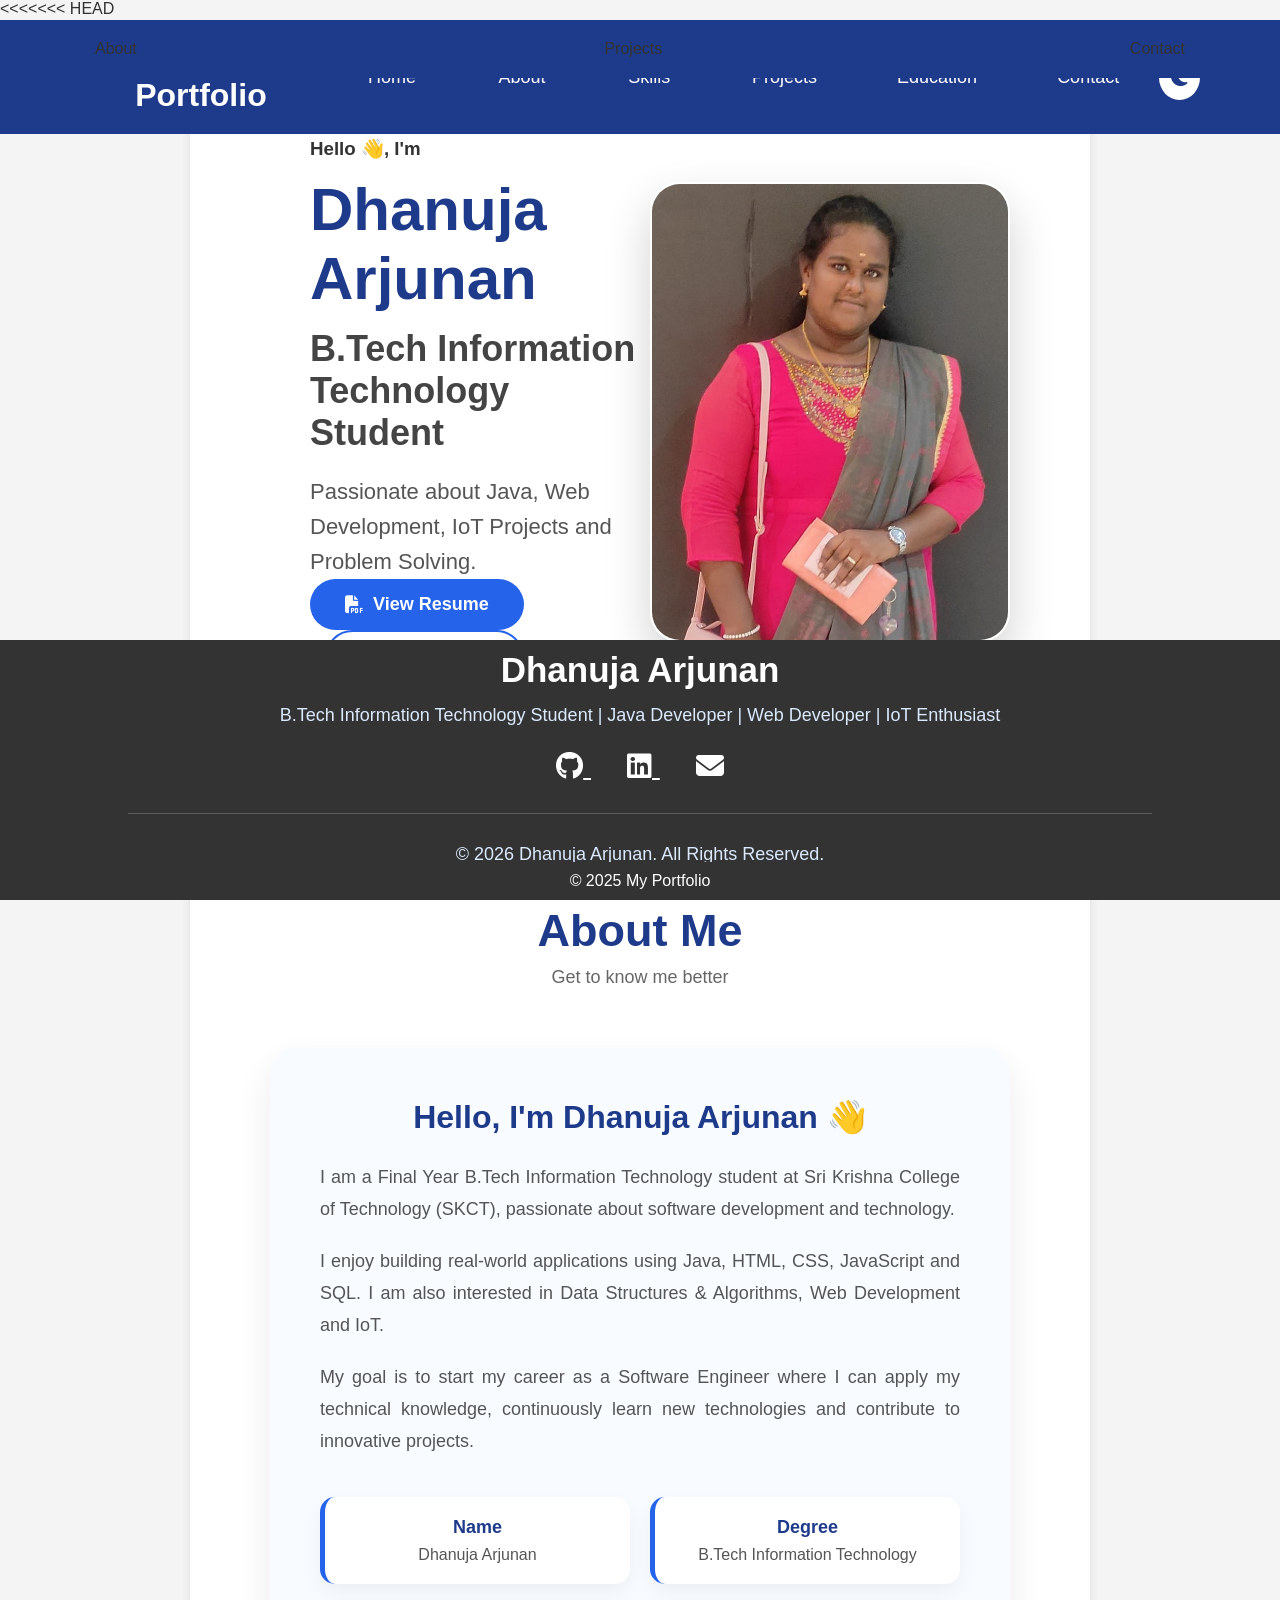
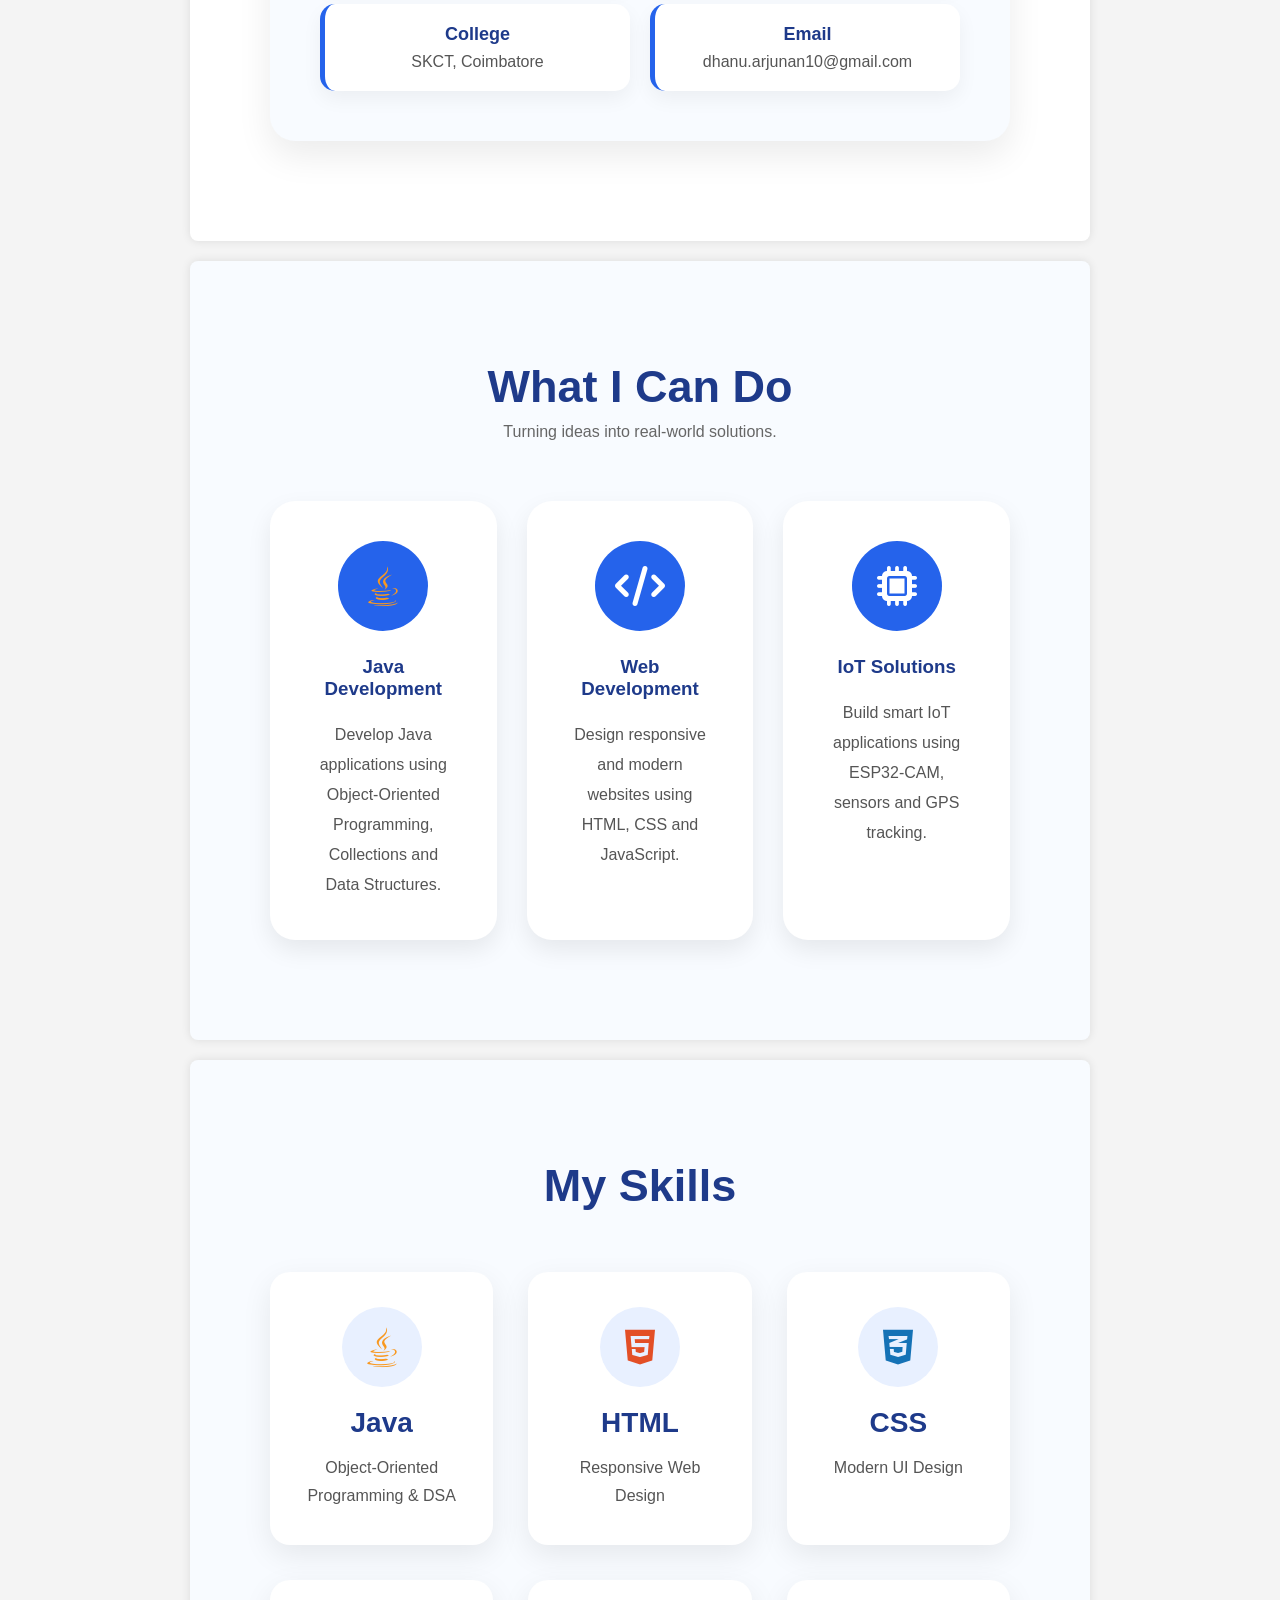
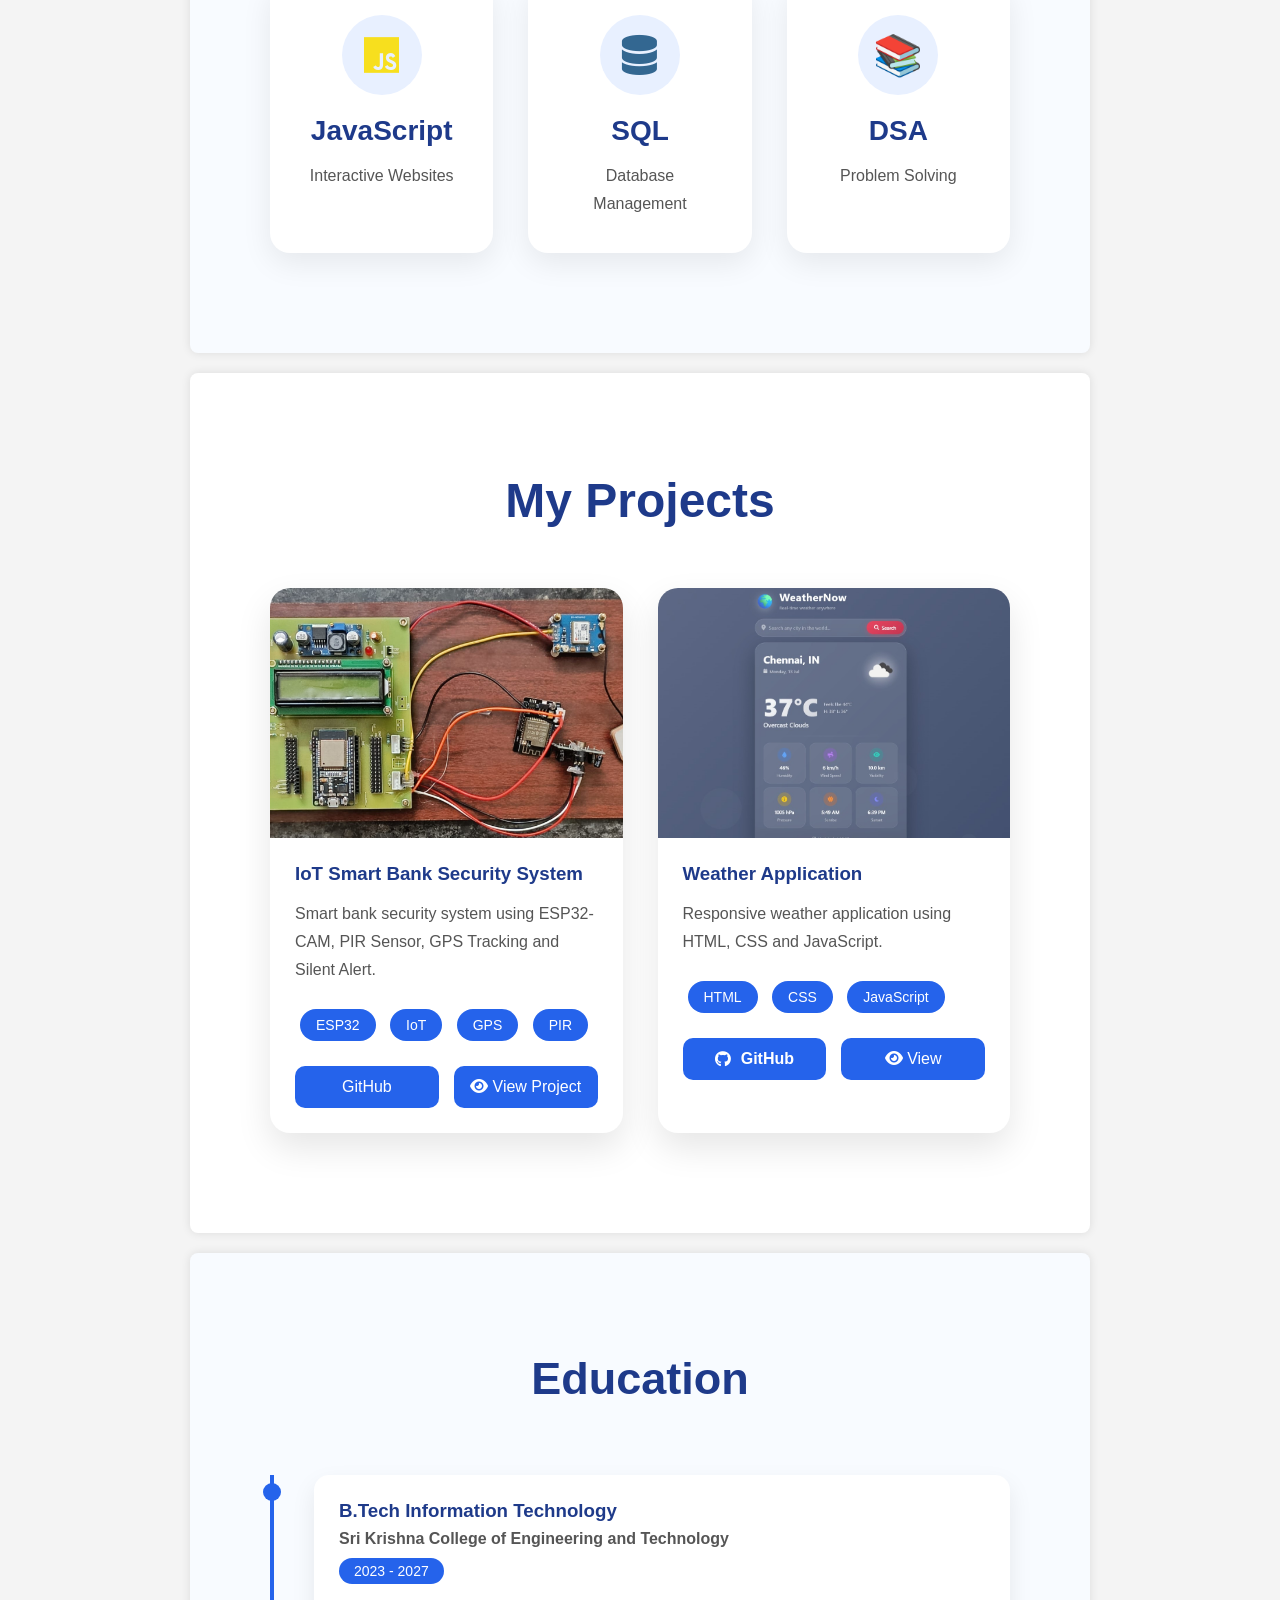
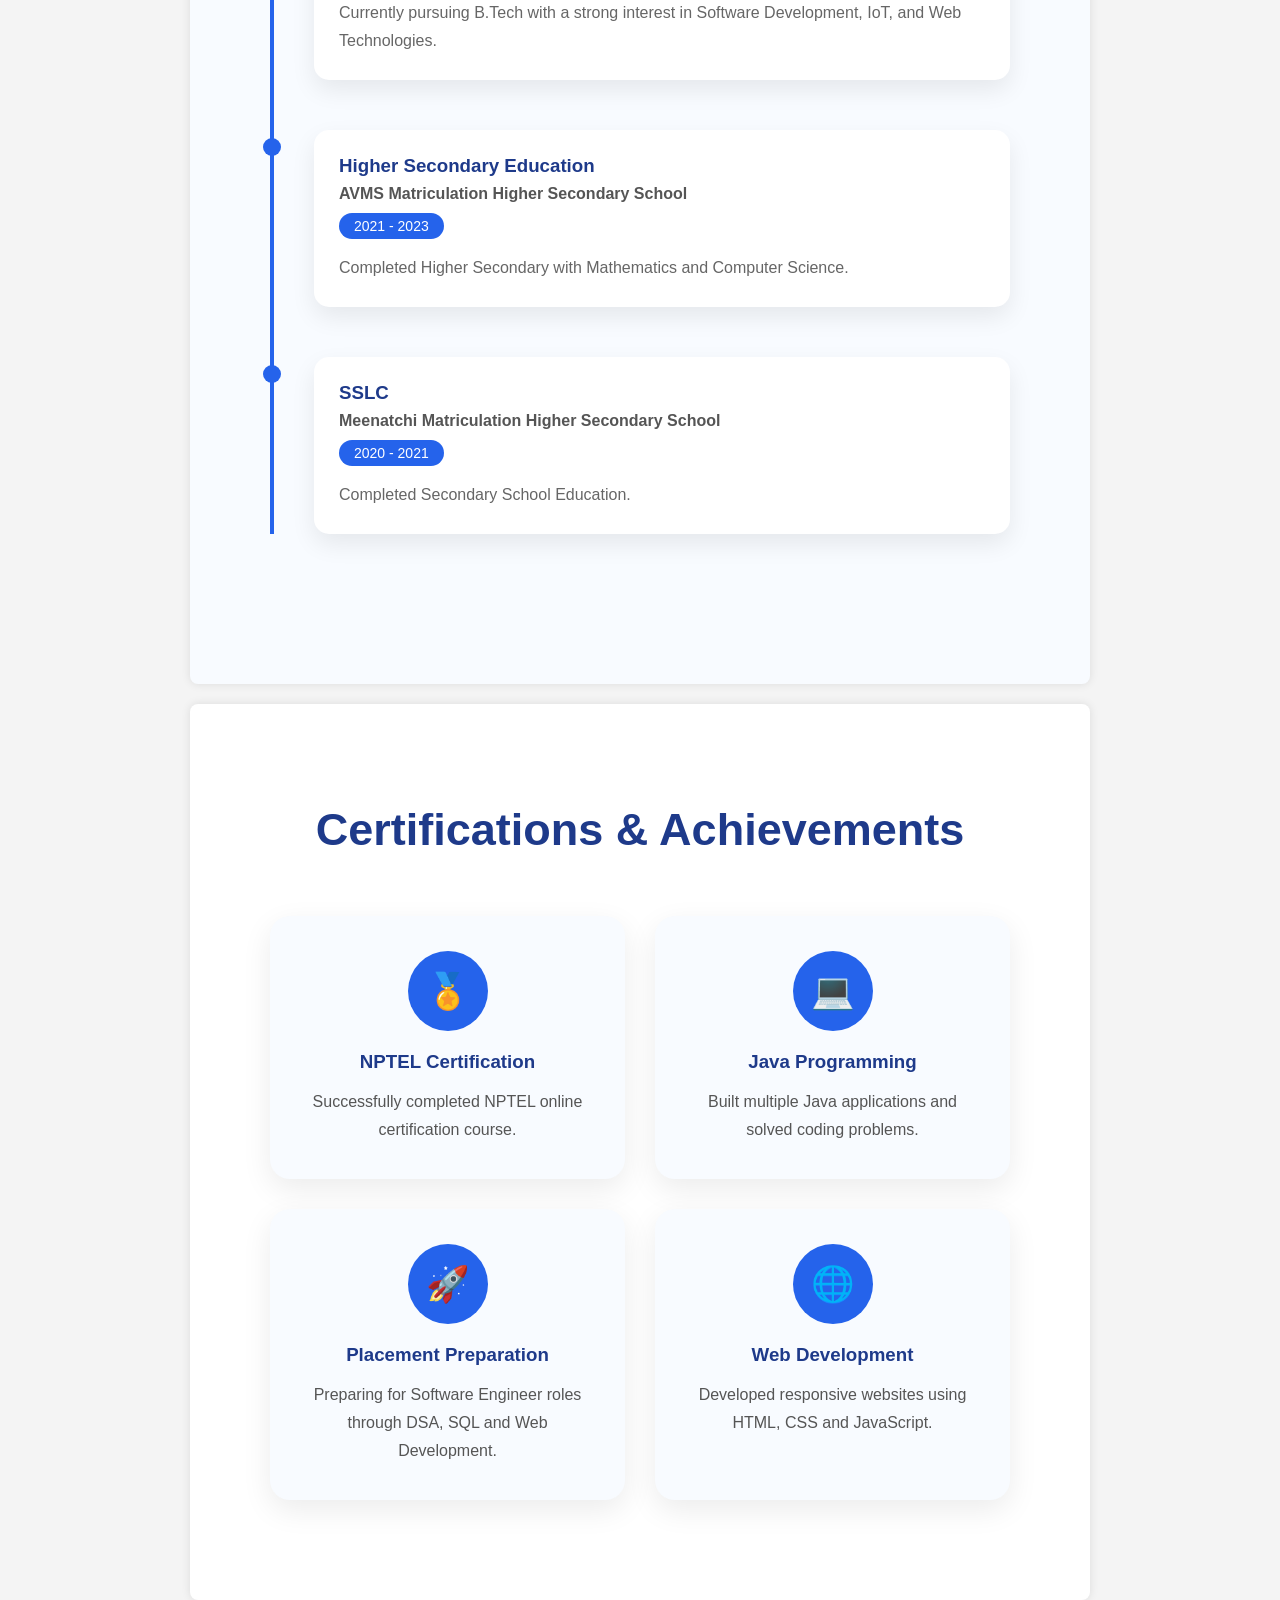
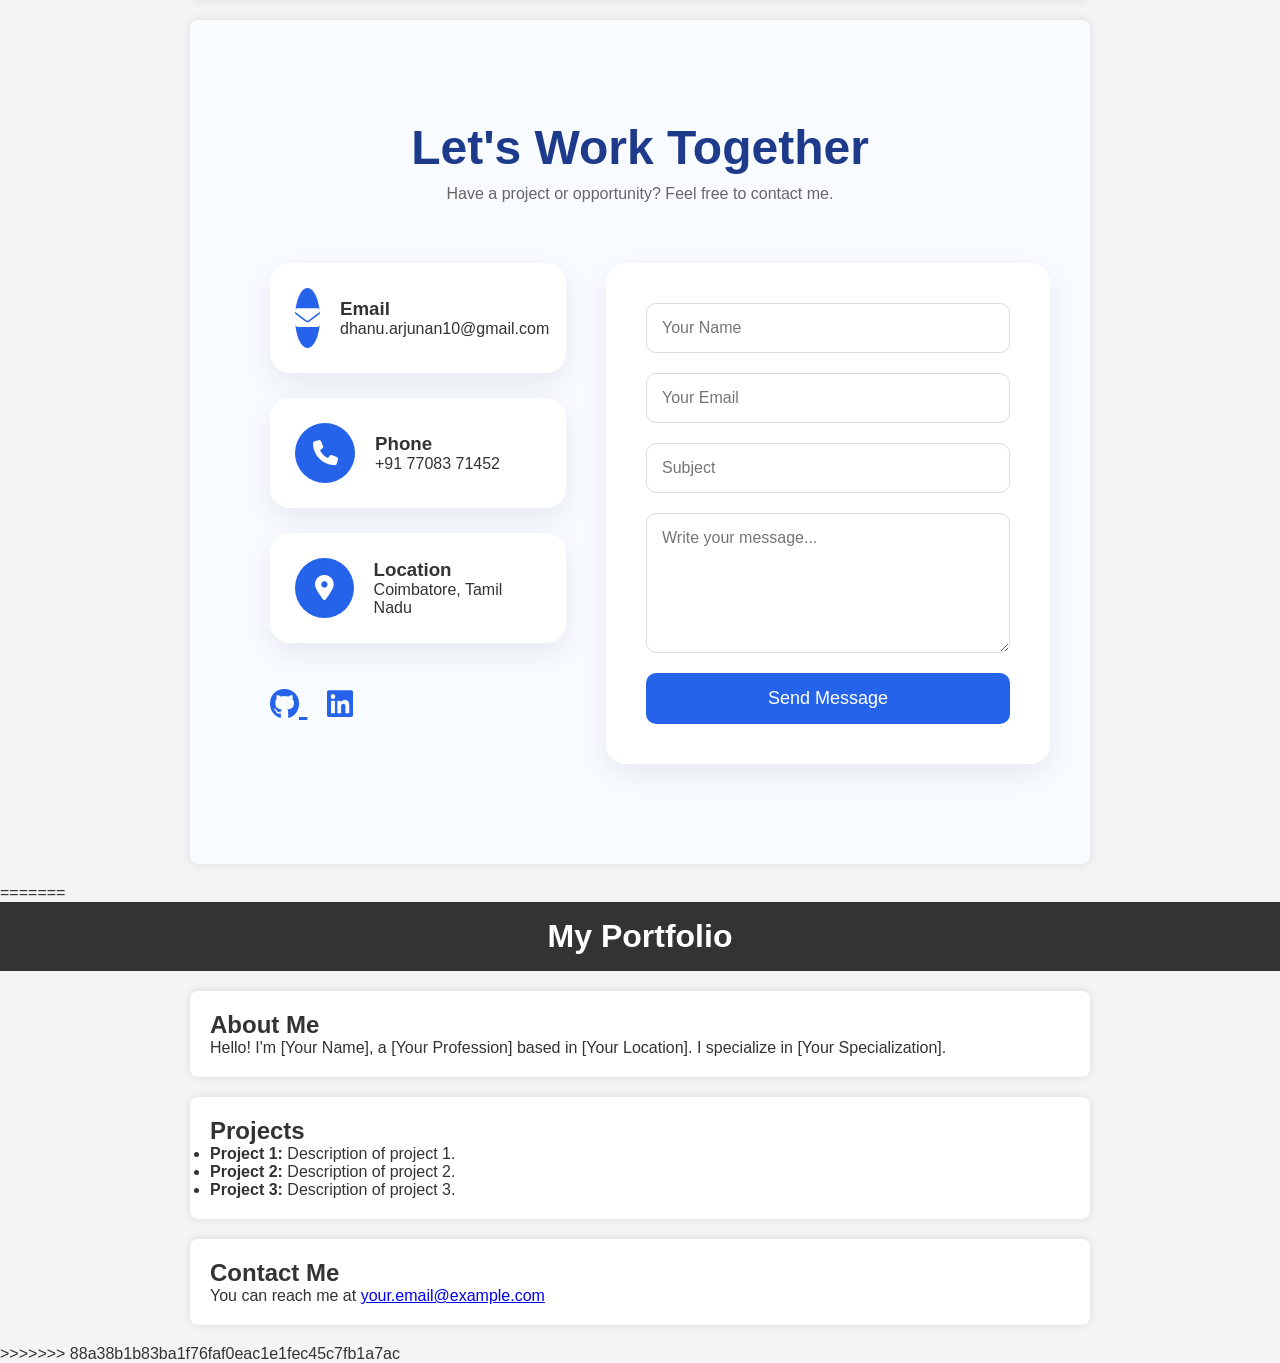
==== commit 70fa1a38: "Merge local portfolio" ====
--- a/index.html
+++ b/index.html
@@ -1,3 +1,4 @@
+<<<<<<< HEAD
 <!DOCTYPE html>
 <html lang="en">
 
@@ -629,4 +630,91 @@
 
 </body>
 
-</html>+</html>
+=======
+<!DOCTYPE html>
+<html lang="en">
+<head>
+    <meta charset="UTF-8">
+    <meta name="viewport" content="width=device-width, initial-scale=1.0">
+    <title>My Portfolio</title>
+    <style>
+        body {
+            font-family: Arial, sans-serif;
+            margin: 0;
+            padding: 0;
+            background-color: #f4f4f4;
+            color: #333;
+        }
+        header {
+            background-color: #333;
+            color: white;
+            padding: 1em 0;
+            text-align: center;
+        }
+        nav {
+            text-align: center;
+            margin: 20px 0;
+        }
+        nav a {
+            margin: 0 15px;
+            text-decoration: none;
+            color: #333;
+        }
+        section {
+            max-width: 900px;
+            margin: 20px auto;
+            padding: 20px;
+            background: white;
+            border-radius: 8px;
+            box-shadow: 0 0 10px rgba(0, 0, 0, 0.1);
+        }
+        footer {
+            text-align: center;
+            padding: 10px 0;
+            background-color: #333;
+            color: white;
+            position: fixed;
+            bottom: 0;
+            width: 100%;
+        }
+    </style>
+</head>
+<body>
+
+<header>
+    <h1>My Portfolio</h1>
+</header>
+
+<nav>
+    <a href="#about">About</a>
+    <a href="#projects">Projects</a>
+    <a href="#contact">Contact</a>
+</nav>
+
+<section id="about">
+    <h2>About Me</h2>
+    <p>Hello! I'm [Your Name], a [Your Profession] based in [Your Location]. I specialize in [Your Specialization].</p>
+</section>
+
+<section id="projects">
+    <h2>Projects</h2>
+    <ul>
+        <li><strong>Project 1:</strong> Description of project 1.</li>
+        <li><strong>Project 2:</strong> Description of project 2.</li>
+        <li><strong>Project 3:</strong> Description of project 3.</li>
+    </ul>
+</section>
+
+<section id="contact">
+    <h2>Contact Me</h2>
+    <p>You can reach me at <a href="mailto:your.email@example.com">your.email@example.com</a></p>
+</section>
+
+<footer>
+    &copy; 2025 My Portfolio
+</footer>
+
+</body>
+</html>
+>>>>>>> 88a38b1b83ba1f76faf0eac1e1fec45c7fb1a7ac
